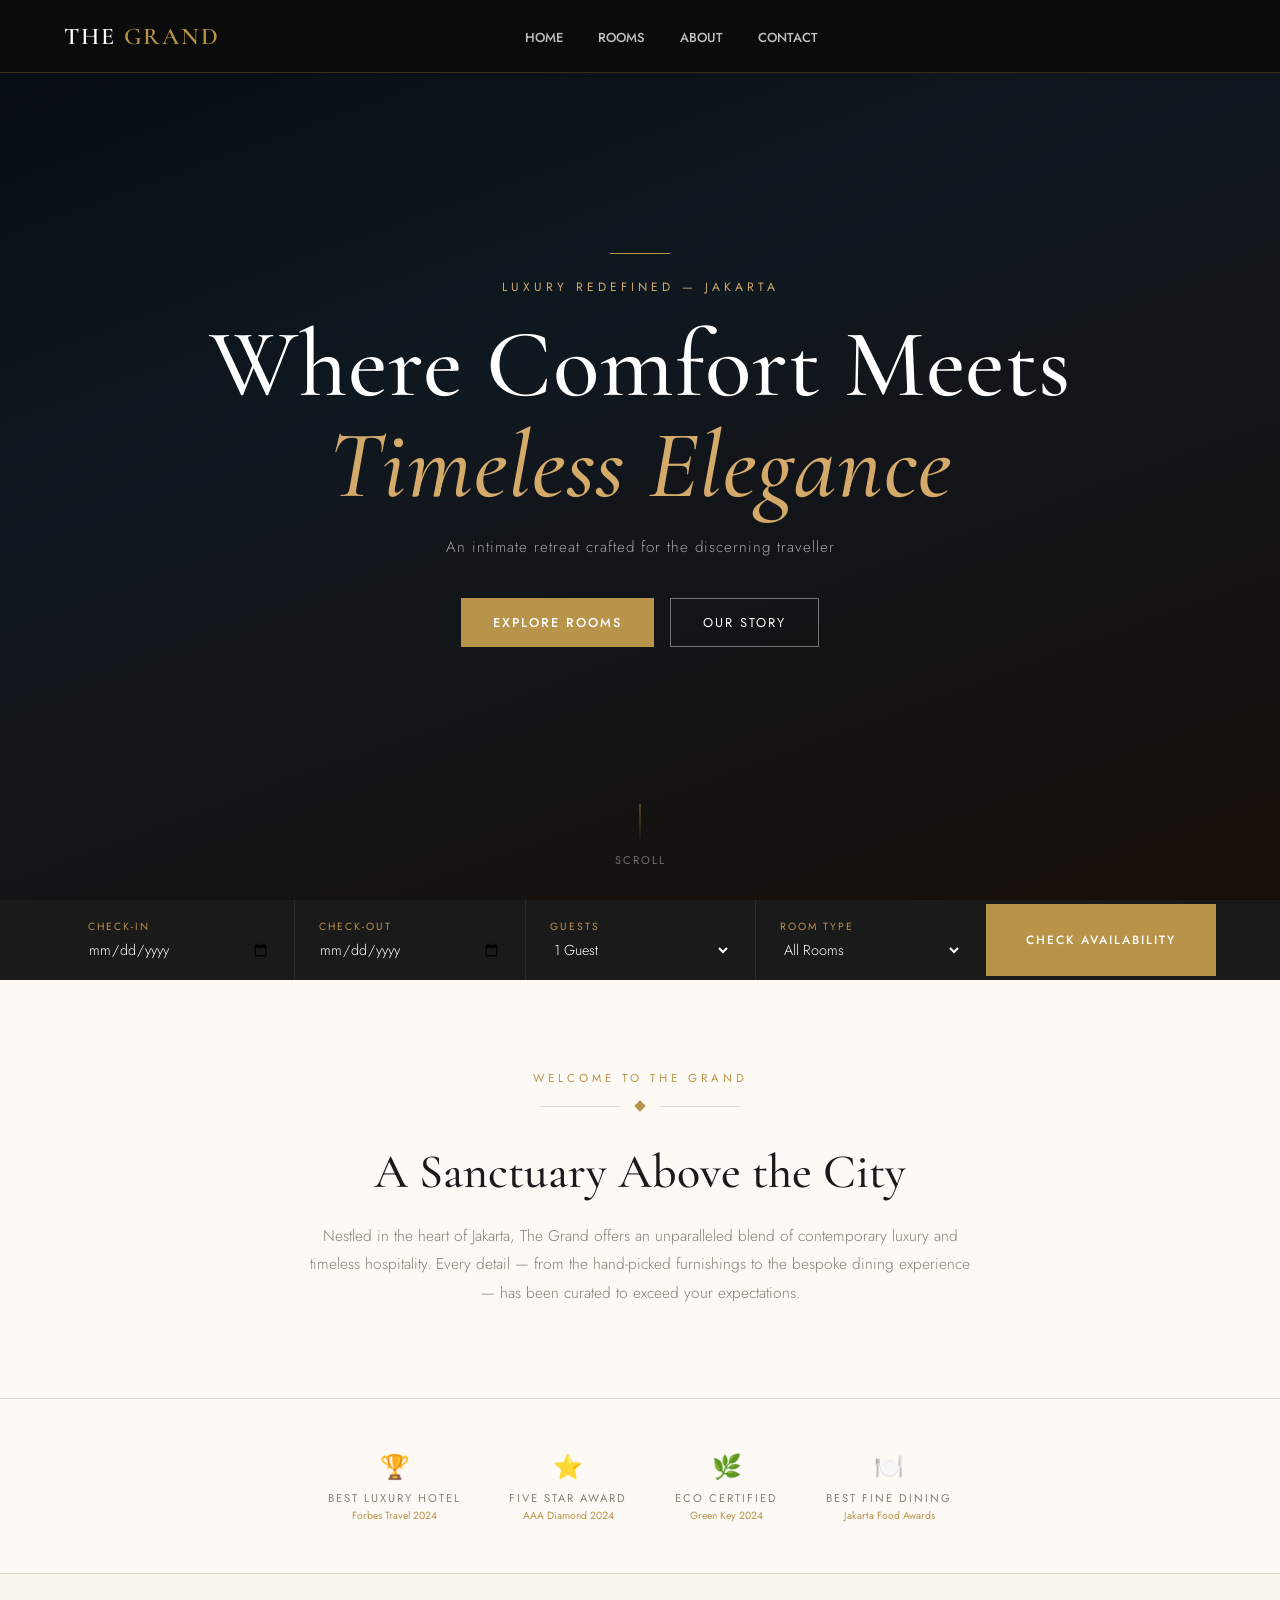
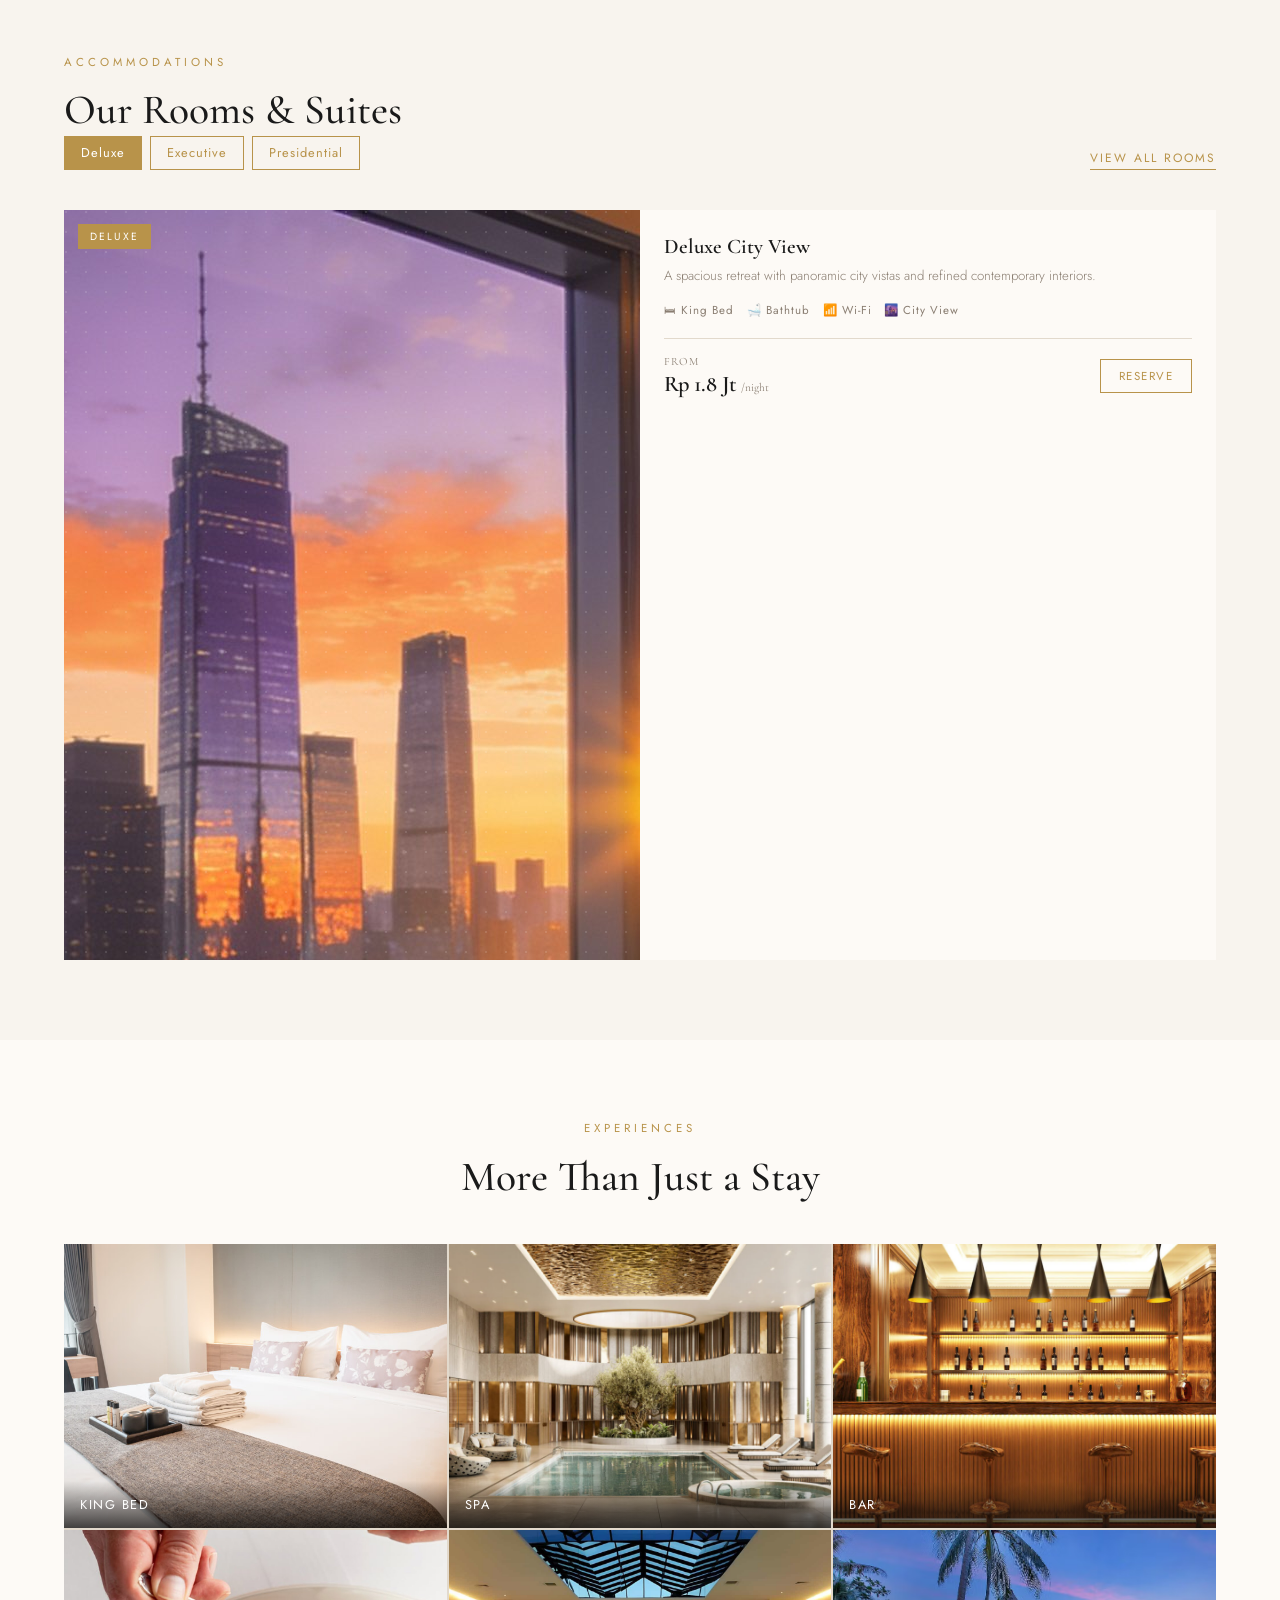
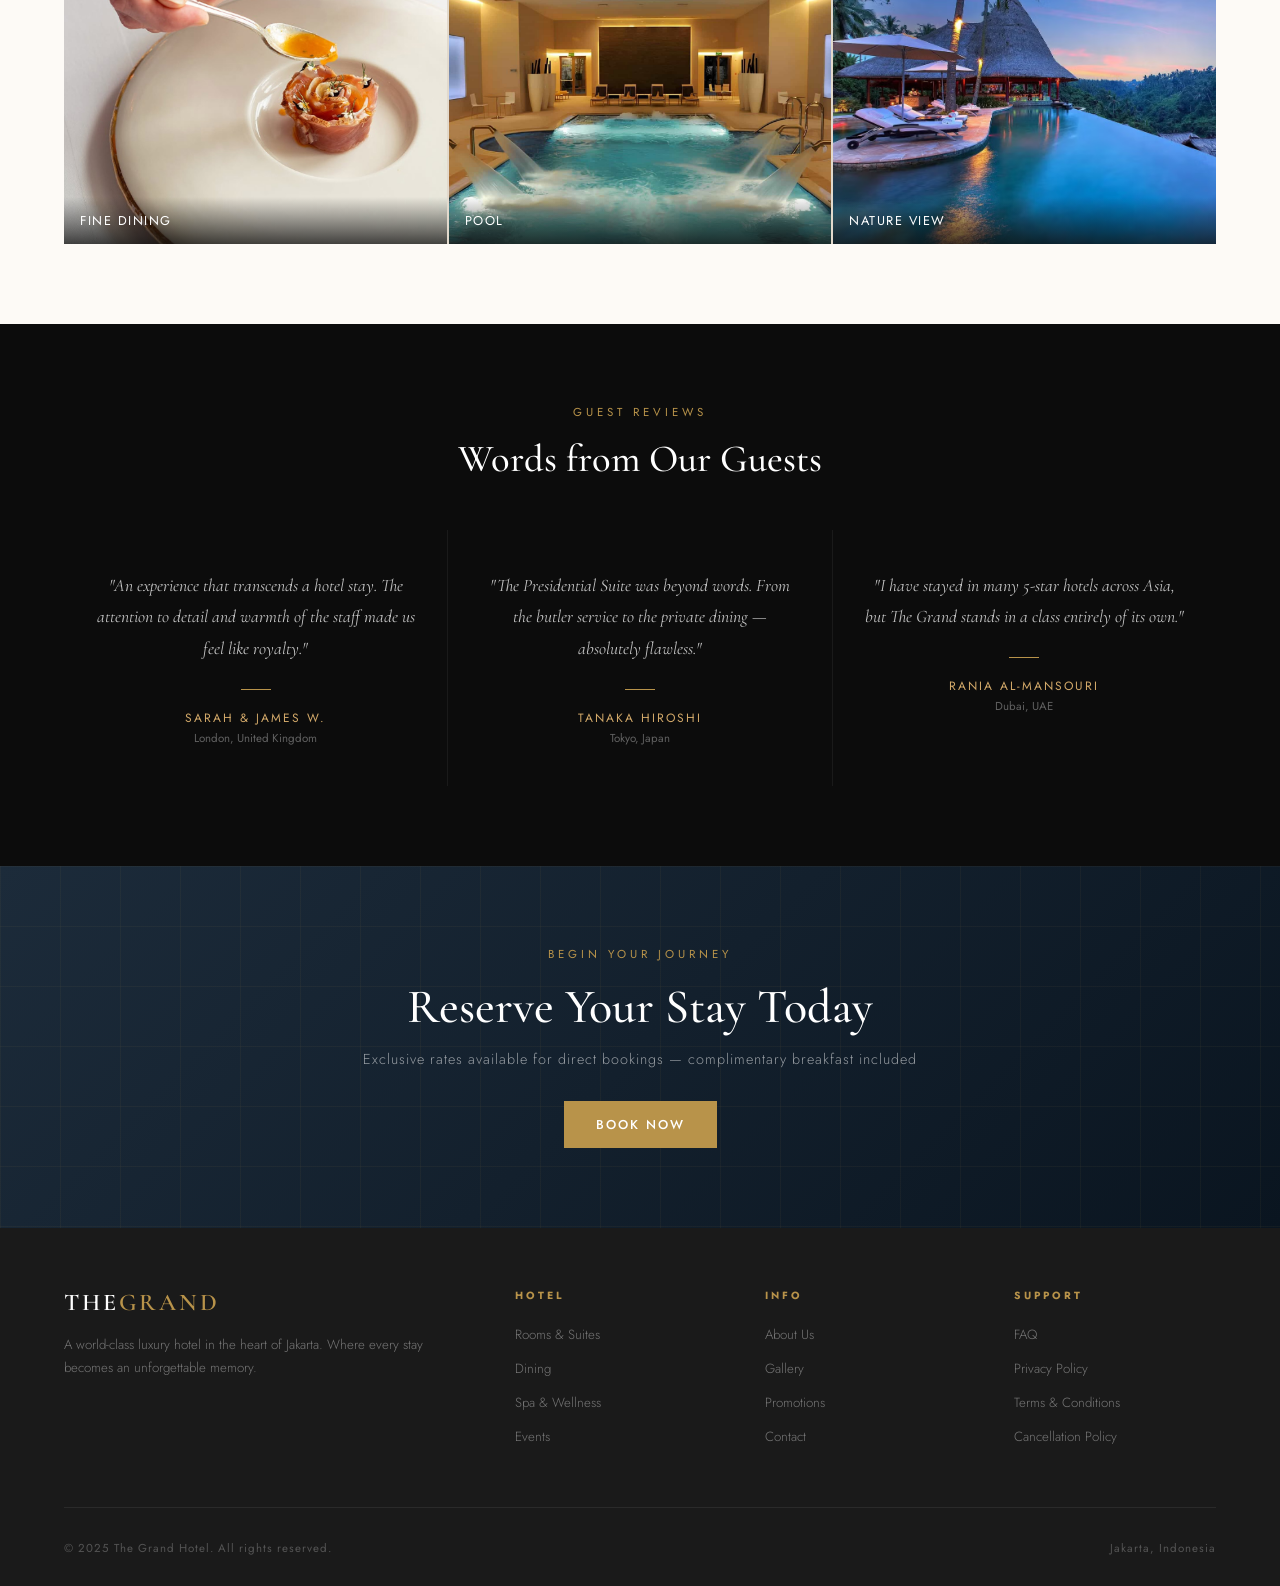
==== index.html @ 39c6750f "L19 Checkpoint" ====
<!doctype html>
<html lang="id">
  <head>
    <meta charset="UTF-8" />
    <meta name="viewport" content="width=device-width,initial-scale=1.0" />
    <link
      href="https://fonts.googleapis.com/css2?family=Cormorant+Garamond:ital,wght@0,400;0,500;0,600;1,400;1,600&family=Jost:wght@300;400;500&display=swap"
      rel="stylesheet"
    />
    <link rel="stylesheet" href="style.css" />
    <link rel="icon" href="assets/Logo.png" type="image/svg" />
  </head>

  <body>
    <nav class="mainNav">
      <div class="nav-inner">
        <a href="index.html" target="_self" class="logo"
          >The <span>Grand</span></a
        >
        <ul class="nav-links">
          <li><a href="index.html">HOME</a></li>
          <li><a href="rooms.html">ROOMS</a></li>
          <li><a href="about.html">ABOUT</a></li>
          <li><a href="contact.html">CONTACT </a></li>
        </ul>
      </div>
    </nav>

    <!-- ===== HOME ===== -->
    <div class="page active" id="page-home">
      <section class="hero">
        <div class="hero-bg"></div>
        <div class="hero-overlay"></div>
        <div class="hero-content">
          <div class="hero-line"></div>
          <div class="hero-eyebrow" id="h-eyebrow">
            Luxury Redefined — Jakarta
          </div>
          <h1 id="h-title">Where Comfort Meets <em>Timeless Elegance</em></h1>
          <p class="hero-sub" id="h-sub">
            An intimate retreat crafted for the discerning traveller
          </p>
          <div class="hero-actions">
            <button
              class="btn-gold"
              onclick="location.href = 'rooms.html'"
              id="h-btn1"
            >
              Explore Rooms
            </button>
            <button
              class="btn-ghost"
              onclick="location.href = 'about.html'"
              id="h-btn2"
            >
              Our Story
            </button>
          </div>
        </div>
        <div class="scroll-hint">
          <div class="scroll-line"></div>
          <span id="h-scroll">Scroll</span>
        </div>
      </section>

      <div class="booking-bar">
        <div class="booking-inner">
          <div class="book-field">
            <div class="book-label" id="b-check-in">Check-in</div>
            <input
              class="book-input"
              type="date"
              placeholder="dd / mm / yyyy"
            />
          </div>
          <div class="book-field">
            <div class="book-label" id="b-check-out">Check-out</div>
            <input
              class="book-input"
              type="date"
              placeholder="dd / mm / yyyy"
            />
          </div>
          <div class="book-field">
            <div class="book-label" id="b-guests">Guests</div>
            <select class="book-input">
              <option>1 Guest</option>
              <option>2 Guests</option>
              <option>3 Guests</option>
              <option>4 Guests</option>
            </select>
          </div>
          <div class="book-field">
            <div class="book-label" id="b-room">Room Type</div>
            <select class="book-input">
              <option id="b-all">All Rooms</option>
              <option>Deluxe</option>
              <option>Suite</option>
              <option>Presidential</option>
            </select>
          </div>
          <button class="book-btn" id="b-btn">Check Availability</button>
        </div>
      </div>

      <div class="intro">
        <div class="section-eyebrow" id="intro-tag">Welcome to The Grand</div>
        <div class="divider">
          <div class="divider-line"></div>
          <div class="divider-icon"></div>
          <div class="divider-line"></div>
        </div>
        <h2 id="intro-title">A Sanctuary Above the City</h2>
        <p id="intro-text">
          Nestled in the heart of Jakarta, The Grand offers an unparalleled
          blend of contemporary luxury and timeless hospitality. Every detail —
          from the hand-picked furnishings to the bespoke dining experience —
          has been curated to exceed your expectations.
        </p>
      </div>

      <div class="awards">
        <div class="award-item">
          <div class="award-icon">🏆</div>
          <div class="award-name">Best Luxury Hotel</div>
          <div class="award-year">Forbes Travel 2024</div>
        </div>
        <div class="award-item">
          <div class="award-icon">⭐</div>
          <div class="award-name">Five Star Award</div>
          <div class="award-year">AAA Diamond 2024</div>
        </div>
        <div class="award-item">
          <div class="award-icon">🌿</div>
          <div class="award-name">Eco Certified</div>
          <div class="award-year">Green Key 2024</div>
        </div>
        <div class="award-item">
          <div class="award-icon">🍽️</div>
          <div class="award-name">Best Fine Dining</div>
          <div class="award-year">Jakarta Food Awards</div>
        </div>
      </div>

      <section class="rooms-section">
        <div class="section-header">
          <div>
            <div class="section-eyebrow" id="r-tag">Accommodations</div>
            <h2 id="r-title">Our Rooms & Suites</h2>
            <div class="room-filter-btns">
              <button class="filter-btn active" data-room="deluxe">
                Deluxe
              </button>
              <button class="filter-btn" data-room="executive">
                Executive
              </button>
              <button class="filter-btn" data-room="presidential">
                Presidential
              </button>
            </div>
          </div>

          <a class="see-all" href="rooms.html" id="r-see-all">
            View All Rooms
          </a>
        </div>

        <div class="room-card room-card--featured">
          <div class="room-img">
            <div class="room-img-inner" id="room-bg">
              <img
                src="assets/Deluxe.jpeg"
                id="room-photo"
                height="100%"
                alt=""
              />
              <div class="room-pattern"></div>
              <div class="room-badge" id="room-badge">Deluxe</div>
            </div>
          </div>

          <div class="room-body">
            <h3 id="room-name">Deluxe City View</h3>
            <p id="room-desc">
              A spacious retreat with panoramic city vistas and refined
              contemporary interiors.
            </p>
            <div class="room-amenities" id="room-amenities">
              <span class="amenity">🛏 King Bed</span>
              <span class="amenity">🛁 Bathtub</span>
              <span class="amenity">📶 Wi-Fi</span>
              <span class="amenity">🌆 City View</span>
            </div>
            <div class="room-footer">
              <div class="room-price">
                <span class="from">From</span>
                <span class="amount" id="room-price">Rp 1.8 Jt</span>
                <span class="night"> /night</span>
              </div>
              <button
                class="room-reserve"
                onclick="location.href = 'contact.html'"
              >
                Reserve
              </button>
            </div>
          </div>
        </div>
      </section>

      <!-- ===== EXPERIENCE — galeri gambar (L13: siswa menambahkan CSS Grid) ===== -->
      <!-- Ganti file assets/exp-1.jpeg ... exp-6.jpeg dengan foto sendiri -->
      <section class="experience">
        <div class="exp-header">
          <div class="section-eyebrow">Experiences</div>
          <h2>More Than Just a Stay</h2>
        </div>

        <div class="experience-strip">
          <div class="experience-item" id="king-bed">
            <img src="assets/exp-1.jpg" alt="King Bed" />
            <span class="experience-label">King Bed</span>
          </div>
          <div class="experience-item" id="spa">
            <img src="assets/exp-2.jpg" alt="Spa" />
            <span class="experience-label">Spa</span>
          </div>
          <div class="experience-item" id="bar">
            <img src="assets/exp-3.jpg" alt="Bar" />
            <span class="experience-label">Bar</span>
          </div>
          <div class="experience-item" id="fine-dining">
            <img src="assets/exp-4.png" alt="Fine Dining" />
            <span class="experience-label">Fine Dining</span>
          </div>
          <div class="experience-item" id="pool">
            <img src="assets/exp-5.png" alt="Pool" />
            <span class="experience-label">Pool</span>
          </div>
          <div class="experience-item" id="nature-view">
            <img src="assets/exp-6.png" alt="Nature View" />
            <span class="experience-label">Nature View</span>
          </div>
        </div>
      </section>

      <section class="testi-section">
        <div class="section-eyebrow">Guest Reviews</div>
        <h2 id="testi-title">Words from Our Guests</h2>
        <div class="testi-slider">
          <div class="testi-card">
            <p class="testi-quote">
              "An experience that transcends a hotel stay. The attention to
              detail and warmth of the staff made us feel like royalty."
            </p>
            <div class="testi-sep"></div>
            <div class="testi-name">Sarah & James W.</div>
            <div class="testi-origin">London, United Kingdom</div>
          </div>
          <div class="testi-card">
            <p class="testi-quote">
              "The Presidential Suite was beyond words. From the butler service
              to the private dining — absolutely flawless."
            </p>
            <div class="testi-sep"></div>
            <div class="testi-name">Tanaka Hiroshi</div>
            <div class="testi-origin">Tokyo, Japan</div>
          </div>
          <div class="testi-card">
            <p class="testi-quote">
              "I have stayed in many 5-star hotels across Asia, but The Grand
              stands in a class entirely of its own."
            </p>
            <div class="testi-sep"></div>
            <div class="testi-name">Rania Al-Mansouri</div>
            <div class="testi-origin">Dubai, UAE</div>
          </div>
        </div>
      </section>

      <div class="cta-dark">
        <div class="hero-grid-pattern"></div>
        <div class="cta-dark-content">
          <div class="section-eyebrow" style="color: var(--gold)">
            Begin Your Journey
          </div>
          <h2 id="cta-title">Reserve Your Stay Today</h2>
          <p id="cta-sub">
            Exclusive rates available for direct bookings — complimentary
            breakfast included
          </p>
          <button class="btn-gold" onclick="location.href = 'contact.html'">
            Book Now
          </button>
        </div>
      </div>

      <footer>
        <div class="footer-top">
          <div>
            <span class="footer-logo">The<span>Grand</span></span>
            <p class="footer-brand-text">
              A world-class luxury hotel in the heart of Jakarta. Where every
              stay becomes an unforgettable memory.
            </p>
          </div>
          <div class="footer-col">
            <h4>Hotel</h4>
            <ul>
              <li>
                <a href="#">Rooms & Suites</a>
              </li>
              <li><a href="#">Dining</a></li>
              <li><a href="#">Spa & Wellness</a></li>
              <li><a href="#">Events</a></li>
            </ul>
          </div>
          <div class="footer-col">
            <h4>Info</h4>
            <ul>
              <li>
                <a href="/about.html" target="_self">About Us</a>
              </li>
              <li><a href="#">Gallery</a></li>
              <li><a href="#">Promotions</a></li>
              <li>
                <a href="/contact.html" target="_self">Contact</a>
              </li>
            </ul>
          </div>
          <div class="footer-col">
            <h4>Support</h4>
            <ul>
              <li><a href="#">FAQ</a></li>
              <li><a href="#">Privacy Policy</a></li>
              <li><a href="#">Terms & Conditions</a></li>
              <li><a href="#">Cancellation Policy</a></li>
            </ul>
          </div>
        </div>
        <div class="footer-bottom">
          <span>© 2025 The Grand Hotel. All rights reserved.</span
          ><span>Jakarta, Indonesia</span>
        </div>
      </footer>
    </div>

    <script src="script.js"></script>
  </body>
</html>
---- style.css ----
* {
  margin: 0;
  padding: 0;
  box-sizing: border-box;
}

:root {
  --gold: #b8934a;
  --gold-light: #f5edd8;
  --gold-mid: #d4aa6a;
  --dark: #0c0c0c;
  --ink: #1a1a1a;
  --text: #3a3530;
  --muted: #8a7e72;
  --white: #fdfaf6;
  --bg: #f8f4ee;
  --border: #e2d9cc;
  --navy: #1c2b3a;
}

body {
  font-family: "Jost", sans-serif;
  color: var(--text);
  background: var(--white);
  overflow-x: hidden;
}

/* NAV */

/* PAGES */
.page {
  display: block;
}

/* .page.active {
  display: block;
} */

/* ===== HOME ===== */
.hero {
  position: relative;
  height: 100vh;
  min-height: 600px;
  overflow: hidden;
  display: flex;
  align-items: center;
  justify-content: center;
}

.hero-bg {
  position: absolute;
  inset: 0;
  background: linear-gradient(160deg, #0a1520 0%, #1c2b3a 40%, #2a1a0e 100%);
}

.hero-overlay {
  position: absolute;
  inset: 0;
  background: rgba(0, 0, 0, 0.45);
}

.hero-grid-pattern {
  position: absolute;
  inset: 0;
  background-image:
    linear-gradient(rgba(184, 147, 74, 0.06) 1px, transparent 1px),
    linear-gradient(90deg, rgba(184, 147, 74, 0.06) 1px, transparent 1px);
  background-size: 60px 60px;
}

.hero-content {
  position: relative;
  z-index: 2;
  text-align: center;
  padding: 0 5%;
}

.hero-line {
  width: 60px;
  height: 1px;
  background: var(--gold);
  margin: 0 auto 1.5rem;
}

.hero-eyebrow {
  font-size: 0.75rem;
  letter-spacing: 4px;
  text-transform: uppercase;
  color: var(--gold-mid);
  margin-bottom: 1.2rem;
  font-weight: 400;
}

.hero h1 {
  font-family: "Cormorant Garamond", serif;
  font-size: clamp(3rem, 8vw, 6rem);
  font-weight: 500;
  color: #fff;
  line-height: 1.05;
  margin-bottom: 1.2rem;
  letter-spacing: 1px;
}

.hero h1 em {
  font-style: italic;
  color: var(--gold-mid);
}

.hero-sub {
  font-size: 0.95rem;
  color: rgba(255, 255, 255, 0.6);
  letter-spacing: 1px;
  margin-bottom: 2.5rem;
  font-weight: 300;
}

.hero-actions {
  display: flex;
  gap: 1rem;
  justify-content: center;
  flex-wrap: wrap;
}

.btn-gold {
  background: var(--gold);
  color: #fff;
  padding: 14px 32px;
  font-size: 0.8rem;
  font-weight: 500;
  letter-spacing: 2px;
  text-transform: uppercase;
  border: none;
  cursor: pointer;
  font-family: "Jost", sans-serif;
  transition: all 0.25s;

}

.btn-gold:hover {
  background: var(--gold-mid);
}

.btn-ghost {
  background: transparent;
  color: #fff;
  padding: 14px 32px;
  font-size: 0.8rem;
  font-weight: 400;
  letter-spacing: 2px;
  text-transform: uppercase;
  border: 1px solid rgba(255, 255, 255, 0.4);
  cursor: pointer;
  font-family: "Jost", sans-serif;
  transition: all 0.25s;
}

.btn-ghost:hover {
  border-color: #fff;
}

.scroll-hint {
  position: absolute;
  bottom: 2rem;
  left: 50%;
  transform: translateX(-50%);
  display: flex;
  flex-direction: column;
  align-items: center;
  gap: 8px;
  color: rgba(255, 255, 255, 0.4);
  font-size: 0.7rem;
  letter-spacing: 2px;
  text-transform: uppercase;
}

.scroll-line {
  width: 1px;
  height: 40px;
  background: linear-gradient(to bottom, rgba(184, 147, 74, 0.8), transparent);
}

/* BOOKING BAR */
.booking-bar {
  background: var(--ink);
  padding: 0 5%;
}

.booking-inner {
  display: flex;
  align-items: center;
  gap: 0;
}

.book-field {
  flex: 1;
  padding: 1.2rem 1.5rem;
  border-right: 1px solid rgba(255, 255, 255, 0.08);
}

.book-field:last-of-type {
  border-right: none;
}

.book-label {
  font-size: 0.65rem;
  letter-spacing: 2px;
  text-transform: uppercase;
  color: var(--gold);
  margin-bottom: 4px;
}

.book-input {
  background: none;
  border: none;
  color: #fff;
  font-family: "Jost", sans-serif;
  font-size: 0.9rem;
  font-weight: 300;
  width: 100%;
  outline: none;
  cursor: pointer;
}

.book-input::placeholder {
  color: rgba(255, 255, 255, 0.4);
}

.book-btn {
  background: var(--gold);
  color: #fff;
  border: none;
  padding: 0 2.5rem;
  font-size: 0.75rem;
  font-weight: 500;
  letter-spacing: 2px;
  text-transform: uppercase;
  cursor: pointer;
  font-family: "Jost", sans-serif;
  height: 100%;
  transition: background 0.2s;
  white-space: nowrap;
  min-height: 72px;
}

.book-btn:hover {
  background: var(--gold-mid);
}

/* DIVIDER */
.divider {
  display: flex;
  align-items: center;
  gap: 1rem;
  margin: 0 auto 2rem;
  max-width: 200px;
}

.divider-line {
  flex: 1;
  height: 1px;
  background: var(--border);
}

.divider-icon {
  width: 8px;
  height: 8px;
  background: var(--gold);
  transform: rotate(45deg);
}

/* INTRO */
.intro {
  padding: 90px 5%;
  text-align: center;
  max-width: 800px;
  margin: 0 auto;
}

.section-eyebrow {
  font-size: 0.72rem;
  letter-spacing: 4px;
  text-transform: uppercase;
  color: var(--gold);
  margin-bottom: 1rem;
}

.intro h2 {
  font-family: "Cormorant Garamond", serif;
  font-size: clamp(2rem, 4vw, 3rem);
  font-weight: 500;
  color: var(--ink);
  line-height: 1.25;
  margin-bottom: 1.2rem;
}

.intro p {
  color: var(--muted);
  font-size: 0.97rem;
  line-height: 1.85;
  font-weight: 300;
}

/* filter btn css */
.room-filter-btns {
  display: flex;
  gap: 0.5rem;
}

.filter-btn {
  padding: 0.4rem 1rem;
  border: 1px solid var(--gold);
  background: transparent;
  color: var(--gold);
  font-family: inherit;
  font-size: 0.8rem;
  letter-spacing: 1px;
  cursor: pointer;
  transition: background 0.3s, color 0.3s;
}

.filter-btn:hover,
.filter-btn.active {
  background: var(--gold);
  color: white;
}

/* filter btn css end */


/* ROOMS */
.rooms-section {
  background: var(--bg);
  padding: 80px 5%;
}

.section-header {
  display: flex;
  align-items: flex-end;
  justify-content: space-between;
  margin-bottom: 2.5rem;
  flex-wrap: wrap;
  gap: 1rem;
}

.section-header h2 {
  font-family: "Cormorant Garamond", serif;
  font-size: clamp(1.8rem, 3.5vw, 2.6rem);
  font-weight: 500;
  color: var(--ink);
  line-height: 1.2;
}

.see-all {
  font-size: 0.75rem;
  letter-spacing: 2px;
  text-transform: uppercase;
  color: var(--gold);
  cursor: pointer;
  text-decoration: none;
  border-bottom: 1px solid var(--gold);
  padding-bottom: 2px;
  background: none;
  border-top: none;
  border-left: none;
  border-right: none;
  font-family: "Jost", sans-serif;
}



.room-card {
  background: var(--white);
  overflow: hidden;
  cursor: pointer;
  transition: all 0.3s;
  display: grid;
  grid-template-columns: 1fr 1fr;
  max-width: 1500px;
  max-height: 750px;
  margin: 0 auto
}



.room-img {
  height: 100%;
  overflow: hidden;
}

.room-img-inner {
  /* height: 100%; */
  min-width: 100%;
  background: linear-gradient(135deg, var(--navy) 0%, #2a3a4a 100%);
  display: flex;
  align-items: center;
  justify-content: center;
  position: relative;
  min-height: 200px;
}

.room-img-inner .room-pattern {

  position: absolute;
  inset: 0;
  opacity: 0.12;
  background-image: radial-gradient(circle at 2px 2px,
      white 1px,
      transparent 0);
  background-size: 20px 20px;
}



.room-badge {
  position: absolute;
  top: 14px;
  left: 14px;
  background: var(--gold);
  color: #fff;
  font-size: 0.65rem;
  letter-spacing: 2px;
  text-transform: uppercase;
  padding: 5px 12px;
}

.room-body {
  padding: 1.5rem;
}

.room-body h3 {
  font-family: "Cormorant Garamond", serif;
  font-size: 1.3rem;
  font-weight: 600;
  color: var(--ink);
  margin-bottom: 0.4rem;
}

.room-body p {
  font-size: 0.83rem;
  color: var(--muted);
  line-height: 1.6;
  margin-bottom: 1rem;
  font-weight: 300;
}

.room-amenities {
  display: flex;
  gap: 0.8rem;
  flex-wrap: wrap;
  margin-bottom: 1.2rem;
}

.amenity {
  font-size: 0.72rem;
  letter-spacing: 1px;
  color: var(--muted);
  display: flex;
  align-items: center;
  gap: 4px;
}

.room-footer {
  display: flex;
  align-items: center;
  justify-content: space-between;
  padding-top: 1rem;
  border-top: 1px solid var(--border);
}

.room-price {
  font-family: "Cormorant Garamond", serif;
}

.room-price .from {
  font-size: 0.7rem;
  letter-spacing: 1px;
  text-transform: uppercase;
  color: var(--muted);
  display: block;
  margin-bottom: 2px;
}

.room-price .amount {
  font-size: 1.4rem;
  font-weight: 600;
  color: var(--ink);
}

.room-price .night {
  font-size: 0.72rem;
  color: var(--muted);
}

.room-reserve {
  background: none;
  border: 1px solid var(--gold);
  color: var(--gold);
  padding: 8px 18px;
  font-size: 0.72rem;
  letter-spacing: 1.5px;
  text-transform: uppercase;
  cursor: pointer;
  font-family: "Jost", sans-serif;
  transition: all 0.2s;
}

.room-reserve:hover {
  background: var(--gold);
  color: #fff;
}

/* EXPERIENCE */
.experience {
  padding: 80px 5%;
}

.exp-header {
  text-align: center;
  margin-bottom: 2.5rem;
}

.exp-header h2 {
  font-family: "Cormorant Garamond", serif;
  font-size: clamp(1.8rem, 3.5vw, 2.6rem);
  font-weight: 500;
  color: var(--ink);
  line-height: 1.25;
}

.exp-img {
  height: 480px;
  background: linear-gradient(160deg, #1a2a1a 0%, #2a3a2a 100%);
  position: relative;
  overflow: hidden;
}



.exp-img-label {
  position: absolute;
  top: 50%;
  left: 50%;
  transform: translate(-50%, -50%);

  padding: 2rem 1.5rem 1.5rem;
}

div.exp-img-label {
  color: rgba(255, 255, 255, 0.8);
  font-size: 2rem;
  letter-spacing: 1px;
  font-weight: bold;
}

.exp-content .section-eyebrow {
  text-align: left;
}

.exp-content h2 {
  font-family: "Cormorant Garamond", serif;
  font-size: clamp(1.8rem, 3vw, 2.6rem);
  font-weight: 500;
  color: var(--ink);
  line-height: 1.25;
  margin-bottom: 1.2rem;
}

.exp-content p {
  color: var(--muted);
  font-size: 0.92rem;
  line-height: 1.85;
  font-weight: 300;
  margin-bottom: 2rem;
}

.exp-features {
  display: flex;
  flex-direction: column;
  gap: 1rem;
}

.exp-feat {
  display: flex;
  align-items: flex-start;
  gap: 1rem;
  padding: 1rem;
  border: 1px solid var(--border);
}

.exp-feat-icon {
  width: 36px;
  height: 36px;
  background: var(--gold-light);
  display: flex;
  align-items: center;
  justify-content: center;
  font-size: 1rem;
  flex-shrink: 0;
}

.exp-feat h4 {
  font-size: 0.88rem;
  font-weight: 500;
  color: var(--ink);
  margin-bottom: 3px;
  letter-spacing: 0.5px;
}

.exp-feat p {
  font-size: 0.8rem;
  color: var(--muted);
  line-height: 1.5;
}

/* GALLERY (experience — L13: siswa menambahkan CSS Grid) */
.experience-strip {
  background: var(--border);
  /* ===== L13 STRIP-BACK =====
     TODO (murid): jadikan galeri grid SERAGAM 3 kolom.
     Properti: display, grid-template-columns (mis. repeat(3, 1fr)), gap */
  height: 600px;
  display: grid;
  grid-template-columns: 1fr 1fr 1fr;
  gap: 2px;

  /* =============== challenge ================== */



}

/* .king-bed {
  grid-row: 1/4;
}

.fine-dining {
  grid-row: 2/4;
} */

/* .nature-view {
  grid-column: auto;
} */

/* 
.experience-item:nth-child(6) {
  grid-column: 1/3;
} */

/* .bar {
  grid-row: 1/3;
} */




.experience-item {
  position: relative;
  overflow: hidden;
  cursor: pointer;
}

.experience-item img {
  width: 100%;
  height: 100%;
  object-fit: cover;
  display: block;
  /* transition: transform 0.5s ease; */
}

/* .experience-item:hover img { */
/* transform: scale(1.05); */
/* } */

.experience-label {
  position: absolute;
  left: 0;
  right: 0;
  bottom: 0;
  padding: 14px 16px;
  background: linear-gradient(to top, rgba(12, 12, 12, 0.75), transparent);
  color: #fff;
  font-size: 0.8rem;
  letter-spacing: 1.5px;
  text-transform: uppercase;
}

/* TESTIMONIAL */
.testi-section {
  background: var(--dark);
  padding: 80px 5%;
  text-align: center;
}

.testi-section .section-eyebrow {
  color: var(--gold);
}

.testi-section h2 {
  font-family: "Cormorant Garamond", serif;
  font-size: clamp(1.8rem, 3vw, 2.6rem);
  font-weight: 500;
  color: #fff;
  margin-bottom: 3rem;
}

.testi-slider {
  display: grid;
  grid-template-columns: repeat(3, 1fr);
  gap: 1px;
  background: rgba(255, 255, 255, 0.06);
}

.testi-card {
  padding: 2.5rem 2rem;
  background: var(--dark);
}

.testi-quote {
  font-family: "Cormorant Garamond", serif;
  font-size: 1.1rem;
  font-style: italic;
  color: rgba(255, 255, 255, 0.75);
  line-height: 1.8;
  margin-bottom: 1.5rem;
}

.testi-sep {
  width: 30px;
  height: 1px;
  background: var(--gold);
  margin: 0 auto 1.2rem;
}

.testi-name {
  font-size: 0.75rem;
  letter-spacing: 2px;
  text-transform: uppercase;
  color: var(--gold-mid);
}

.testi-origin {
  font-size: 0.72rem;
  color: rgba(255, 255, 255, 0.35);
  margin-top: 3px;
}

/* AWARDS */
.awards {
  padding: 50px 5%;
  display: flex;
  align-items: center;
  justify-content: center;
  gap: 3rem;
  flex-wrap: wrap;
  border-top: 1px solid var(--border);
  border-bottom: 1px solid var(--border);
}

.award-item {
  text-align: center;
}

.award-icon {
  font-size: 1.5rem;
  margin-bottom: 0.4rem;
}

.award-name {
  font-size: 0.7rem;
  letter-spacing: 2px;
  text-transform: uppercase;
  color: var(--muted);
}

.award-year {
  font-size: 0.65rem;
  color: var(--gold);
  margin-top: 2px;
}

/* CTA DARK */
.cta-dark {
  background: linear-gradient(135deg, var(--navy) 0%, #0a1520 100%);
  padding: 80px 5%;
  text-align: center;
  position: relative;
  overflow: hidden;
}

.cta-dark .hero-grid-pattern {
  position: absolute;
  inset: 0;
}

.cta-dark-content {
  position: relative;
  z-index: 1;
}

.cta-dark h2 {
  font-family: "Cormorant Garamond", serif;
  font-size: clamp(2rem, 4vw, 3rem);
  font-weight: 500;
  color: #fff;
  margin-bottom: 0.8rem;
}

.cta-dark p {
  color: rgba(255, 255, 255, 0.55);
  font-size: 0.9rem;
  letter-spacing: 1px;
  margin-bottom: 2rem;
  font-weight: 300;
}





/* ===== ROOMS PAGE ===== */
.page-hero {
  height: 320px;
  background: linear-gradient(160deg, var(--navy) 0%, #0a1520 100%);
  display: flex;
  align-items: flex-end;
  justify-content: flex-start;
  padding: 0 5% 3rem;
  position: relative;
  overflow: hidden;
}

.page-hero .hero-grid-pattern {
  position: absolute;
  inset: 0;
}

.page-hero-content {
  position: relative;
  z-index: 1;
}

.page-hero .section-eyebrow {
  margin-bottom: 0.5rem;
}

.page-hero h1 {
  font-family: "Cormorant Garamond", serif;
  font-size: clamp(2rem, 4vw, 3rem);
  font-weight: 500;
  color: #fff;
}

.rooms-list {
  padding: 60px 5%;
  display: flex;
  flex-direction: column;
  gap: 1px;
  background: var(--border);
}

.room-list-card {
  background: var(--white);
  display: grid;
  grid-template-columns: 380px 1fr;
  overflow: hidden;
  transition: box-shadow 0.3s;
  margin-bottom: 20px;
}

.room-list-card:hover {
  box-shadow: 0 8px 40px rgba(0, 0, 0, 0.1);
}

.room-list-img {
  height: 280px;
  overflow: hidden;
}

.room-num {
  position: absolute;
  bottom: 10px;
  right: 16px;
  font-family: 'Cormorant Garamond', serif;
  font-size: 5rem;
  font-weight: 600;
  color: rgba(255, 255, 255, 0.12);
}



.room-list-img img {
  object-fit: cover;
}

.room-list-img-inner {

  background: linear-gradient(135deg, #1c2b3a 0%, #2a3a4a 100%);
  position: relative;
  height: 100%;
  transition: transform 0.5s ease;
}

.room-list-card:hover .room-list-img-inner {
  transform: scale(1.04);
  /* ilangin */
}

.room-list-body {
  padding: 2.5rem;
  display: flex;
  flex-direction: column;
  justify-content: space-between;
}

.room-list-body h3 {
  font-family: "Cormorant Garamond", serif;
  font-size: 1.8rem;
  font-weight: 500;
  color: var(--ink);
  margin-bottom: 0.6rem;
}

.room-list-body p {
  color: var(--muted);
  font-size: 0.88rem;
  line-height: 1.75;
  font-weight: 300;
  margin-bottom: 1.5rem;
}

.room-specs {
  display: flex;
  gap: 2rem;
  margin-bottom: 1.5rem;
}

.spec-item {
  text-align: center;
}

.spec-val {
  font-family: "Cormorant Garamond", serif;
  font-size: 1.4rem;
  font-weight: 600;
  color: var(--ink);
}

.spec-label {
  font-size: 0.65rem;
  letter-spacing: 2px;
  text-transform: uppercase;
  color: var(--muted);
}

.room-list-footer {
  display: flex;
  align-items: center;
  justify-content: space-between;
  padding-top: 1.5rem;
  border-top: 1px solid var(--border);
}

/* ===== ABOUT PAGE ===== */
.about-split {
  display: grid;
  grid-template-columns: 1fr 1fr;
  min-height: 90vh;
}

.about-img-panel {
  background: linear-gradient(160deg, var(--navy) 0%, #1a2a3a 100%);
  position: relative;
  overflow: hidden;
  display: flex;
  align-items: center;
  justify-content: center;
}

.about-img-panel .hero-grid-pattern {
  position: absolute;
  inset: 0;
}

.about-img-content {
  position: relative;
  z-index: 1;
  text-align: center;
  padding: 3rem;
}

.about-img-content .big-num {
  font-family: "Cormorant Garamond", serif;
  font-size: 8rem;
  font-weight: 600;
  color: rgba(255, 255, 255, 0.07);
  line-height: 1;
}

.about-img-content p {
  font-size: 0.8rem;
  letter-spacing: 3px;
  text-transform: uppercase;
  color: rgba(255, 255, 255, 0.35);
  margin-top: -1rem;
}

.about-text-panel {
  padding: 80px 5%;
  display: flex;
  flex-direction: column;
  justify-content: center;
  background: var(--navy);
}

.about-text-panel h2 {
  font-family: "Cormorant Garamond", serif;
  font-size: clamp(2rem, 3vw, 2.8rem);
  font-weight: 500;
  color: var(--white);
  line-height: 1.25;
  margin-bottom: 1.5rem;
}

.about-text-panel p {
  color: var(--gold-mid);
  font-size: 0.92rem;
  line-height: 1.85;
  font-weight: 300;
  margin-bottom: 1rem;
}

.about-pillars {
  display: grid;
  grid-template-columns: 1fr 1fr;
  gap: 1.5rem;
  margin-top: 2.5rem;
}

.pillar {
  border-left: 2px solid var(--gold);
  padding: 10px;
  padding-left: 1rem;
  background-color: var(--ink);
}

.pillar h4 {
  font-size: 0.85rem;
  font-weight: 500;
  color: var(--gold);
  margin-bottom: 4px;
  letter-spacing: 0.5px;
}

.pillar p {
  font-size: 0.8rem;
  color: var(--white);
  line-height: 1.6;
}

.team-strip {
  padding: 70px 5%;
  background: var(--bg);
}

.team-strip h2 {
  font-family: "Cormorant Garamond", serif;
  font-size: 2rem;
  font-weight: 500;
  color: var(--ink);
  margin-bottom: 2.5rem;
}

.team-grid {
  display: grid;
  grid-template-columns: repeat(auto-fit, minmax(180px, 1fr));
  gap: 2px;
  background: var(--border);
}

.team-card {
  background: var(--white);
  padding: 2rem 1.5rem;
  text-align: center;
}

.team-avatar {
  width: 72px;
  height: 72px;
  border-radius: 50%;
  background: linear-gradient(135deg, var(--navy) 0%, #2a3a4a 100%);
  margin: 0 auto 1rem;
  display: flex;
  align-items: center;
  justify-content: center;
  font-family: "Cormorant Garamond", serif;
  font-size: 1.6rem;
  font-weight: 600;
  color: rgba(255, 255, 255, 0.8);
}

.team-card h4 {
  font-size: 0.88rem;
  font-weight: 500;
  color: var(--ink);
  letter-spacing: 0.5px;
}

.team-card p {
  font-size: 0.75rem;
  color: var(--gold);
  letter-spacing: 1px;
  margin-top: 3px;
  text-transform: uppercase;
}

/* ===== CONTACT PAGE ===== */
.contact-grid {
  display: grid;
  grid-template-columns: 1fr 1.5fr;
}

.contact-left {
  background: var(--dark);
  padding: 70px 5%;
  display: flex;
  flex-direction: column;
  justify-content: center;
  padding-top: 72px;
  min-height: calc(100vh - 72px);
}

.contact-left .section-eyebrow {
  color: var(--gold);
  text-align: left;
}

.contact-left h2 {
  font-family: "Cormorant Garamond", serif;
  font-size: 2.2rem;
  font-weight: 500;
  color: #fff;
  margin-bottom: 1rem;
}

.contact-left p {
  color: rgba(255, 255, 255, 0.5);
  font-size: 0.88rem;
  line-height: 1.8;
  margin-bottom: 2.5rem;
  font-weight: 300;
}

.contact-details {
  display: flex;
  flex-direction: column;
  gap: 1.5rem;
}

.contact-detail {
  display: flex;
  gap: 1rem;
  align-items: flex-start;
}

.detail-icon {
  font-size: 0.9rem;
  padding-top: 2px;
  color: var(--gold);
}

.detail-label {
  font-size: 0.65rem;
  letter-spacing: 2px;
  text-transform: uppercase;
  color: var(--gold);
  margin-bottom: 3px;
}

.detail-val {
  font-size: 0.88rem;
  color: rgba(255, 255, 255, 0.7);
  font-weight: 300;
}

.contact-right {
  background: var(--bg);
  padding: 70px 5%;
  display: flex;
  flex-direction: column;
  justify-content: center;
}

.contact-right h3 {
  font-family: "Cormorant Garamond", serif;
  font-size: 1.8rem;
  font-weight: 500;
  color: var(--ink);
  margin-bottom: 2rem;
}

.form-row {
  display: grid;
  grid-template-columns: 1fr 1fr;
  gap: 1rem;
  margin-bottom: 1rem;
}

.form-group {
  margin-bottom: 1rem;
}

.form-group label {
  display: block;
  font-size: 0.7rem;
  letter-spacing: 2px;
  text-transform: uppercase;
  color: var(--gold);
  margin-bottom: 8px;
}

.form-group input,
.form-group select,
.form-group textarea {
  width: 100%;
  padding: 12px 0;
  border: none;
  border-bottom: 1px solid var(--border);
  background: transparent;
  font-family: "Jost", sans-serif;
  font-size: 0.9rem;
  color: var(--text);
  outline: none;
  transition: border 0.2s;
}

.form-group input:focus,
.form-group select:focus,
.form-group textarea:focus {
  border-color: var(--gold);
}

.form-group textarea {
  resize: none;
  min-height: 100px;
}

.form-submit {
  background: var(--ink);
  color: #fff;
  border: none;
  padding: 14px 36px;
  font-size: 0.75rem;
  letter-spacing: 2px;
  text-transform: uppercase;
  cursor: pointer;
  font-family: "Jost", sans-serif;
  transition: background 0.2s;
  margin-top: 0.5rem;
}

.form-submit:hover {
  background: var(--gold);
}

/* FOOTER */
footer {
  background: var(--ink);
  padding: 60px 5% 30px;
}

.footer-top {
  display: grid;
  grid-template-columns: 2fr 1fr 1fr 1fr;
  gap: 3rem;
  padding-bottom: 3rem;
  border-bottom: 1px solid rgba(255, 255, 255, 0.07);
}

.footer-logo {
  font-family: "Cormorant Garamond", serif;
  font-size: 1.5rem;
  font-weight: 600;
  color: #fff;
  letter-spacing: 3px;
  text-transform: uppercase;
  margin-bottom: 1rem;
  display: block;
}

.footer-logo span {
  color: var(--gold);
}

.footer-brand-text {
  color: rgba(255, 255, 255, 0.4);
  font-size: 0.83rem;
  line-height: 1.75;
  font-weight: 300;
}

.footer-col h4 {
  font-size: 0.65rem;
  letter-spacing: 3px;
  text-transform: uppercase;
  color: var(--gold);
  margin-bottom: 1.2rem;
}

.footer-col ul {
  list-style: none;
}

.footer-col li {
  margin-bottom: 0.7rem;
}

.footer-col a {
  color: rgba(255, 255, 255, 0.4);
  font-size: 0.83rem;
  text-decoration: none;
  font-weight: 300;
  transition: color 0.2s;
}

.footer-col a:hover {
  color: rgba(255, 255, 255, 0.85);
}

.footer-bottom {
  display: flex;
  align-items: center;
  justify-content: space-between;
  padding-top: 2rem;
  font-size: 0.72rem;
  color: rgba(255, 255, 255, 0.25);
  letter-spacing: 1px;
}

@media (max-width: 900px) {

  /* .nature-view {
      grid-column: span 2;
        } */

  /* .experience-item:nth-child(6) {
    grid-column-start: span 2;
  } */

  .room-card {
    display: block;
  }

  .room-list-card {
    grid-template-columns: 1fr;
  }

  .room-list-img {
    height: 220px;
  }

  .about-split {
    grid-template-columns: 1fr;
  }

  .about-img-panel {
    padding-top: 200px;
    padding-bottom: 200px;
  }

  .contact-grid {
    grid-template-columns: 1fr;
  }

  .experience-strip {
    /* height: 600px; */
    grid-template-columns: 1fr 1fr;
  }

  .footer-top {
    grid-template-columns: 1fr 1fr;
  }

  .testi-slider {
    grid-template-columns: 1fr;
  }
}

@media (max-width: 600px) {
  .booking-inner {
    flex-direction: column;
  }


  .book-field {
    border-right: none;
    border-bottom: 1px solid rgba(255, 255, 255, 0.08);
  }
}

/* DETAILS PAGE BOOKING CSS */
/* "use strict"; */



/* NAV */
nav {
  position: fixed;
  top: 0;
  left: 0;
  right: 0;
  z-index: 100;
  background: rgba(12, 12, 12, 0.97);
  border-bottom: 1px solid rgba(184, 147, 74, 0.25);
}

.nav-inner {
  display: flex;
  align-items: center;
  justify-content: space-between;
  height: 72px;
  padding: 0 5%;
  box-sizing: border-box;
}

.nav-links {
  list-style-type: none;
  display: flex;
  gap: 35px;
  justify-content: flex-start;
  width: 60%;
}

.nav-links a {
  text-decoration: none;
  color: rgba(255, 255, 255, 0.75);
  font-size: 13px;
  font-weight: 500;
}

.nav-links a:hover,
.nav-links a.active {
  color: var(--gold);
}

.nav-back {
  font-family: "Cormorant Garamond", serif;
  text-transform: uppercase;
  color: var(--gold);
  text-decoration: none;
  font-size: large;
}

.nav-back:hover {
  transition: all 0.2s ease;
  color: var(--gold-mid);
}



.logo {
  font-family: "Cormorant Garamond", serif;
  font-size: 1.5rem;
  font-weight: 600;
  color: #fff;
  letter-spacing: 2px;
  text-decoration: none;
  text-transform: uppercase;
  width: 25%;
}

.logo span {
  color: var(--gold);
}


/* PROGRESS BAR */
.progress-bar {
  background: var(--ink);
  padding: 0 5%;
}

.progress-inner {
  display: flex;
  align-items: center;
  gap: 0;
  padding: 14px 0;
}

.step {
  display: flex;
  align-items: center;
  gap: 10px;
  font-size: 0.72rem;
  letter-spacing: 1.5px;
  text-transform: uppercase;
}

.step-num {
  width: 24px;
  height: 24px;
  border-radius: 50%;
  display: flex;
  align-items: center;
  justify-content: center;
  font-size: 0.7rem;
  font-weight: 500;
}

.step.done .step-num {
  background: var(--gold);
  color: #fff;
}

.step.active .step-num {
  background: rgba(255, 255, 255, 0.15);
  color: #fff;
  border: 1px solid rgba(255, 255, 255, 0.3);
}

.step.inactive .step-num {
  background: rgba(255, 255, 255, 0.05);
  color: rgba(255, 255, 255, 0.3);
}

.step.done .step-label {
  color: var(--gold-mid);
}

.step.active .step-label {
  color: #fff;
}

.step.inactive .step-label {
  color: rgba(255, 255, 255, 0.3);
}

.step-divider {
  flex: 1;
  height: 1px;
  background: rgba(255, 255, 255, 0.1);
  margin: 0 16px;
}

/* MAIN LAYOUT */
.booking-wrapper {
  display: grid;
  grid-template-columns: 1fr 380px;
  gap: 2rem;
  padding: 2.5rem 5%;
  max-width: 1200px;
  margin: 0 auto;
}

/* LEFT COLUMN */


.section-label-gold {
  font-size: 0.68rem;
  letter-spacing: 3px;
  text-transform: uppercase;
  color: var(--gold);
  margin-bottom: 0.5rem;
}

.section-title {
  font-family: "Cormorant Garamond", serif;
  font-size: 1.6rem;
  font-weight: 500;
  color: var(--ink);
  margin-bottom: 1.5rem;
  line-height: 1.2;
}

/* ROOM SUMMARY CARD */
.room-summary {
  background: var(--white);
  border: 1px solid var(--border);
  border-radius: 2px;
  overflow: hidden;
  margin-bottom: 2rem;
}

.room-thumb {
  height: 180px;
  background: linear-gradient(135deg, var(--navy) 0%, #2a3a4a 100%);
  position: relative;
  overflow: hidden;
  display: flex;
  align-items: center;
  justify-content: center;
}

.room-thumb-pattern {
  position: absolute;
  inset: 0;
  opacity: 0.12;
  background-image: radial-gradient(circle at 2px 2px,
      white 1px,
      transparent 0);
  background-size: 20px 20px;
}

.room-thumb-num {
  font-family: "Cormorant Garamond", serif;
  font-size: 5rem;
  font-weight: 600;
  color: rgba(255, 255, 255, 0.1);
  position: absolute;
  bottom: 8px;
  right: 16px;
}

.room-badge-thumb {
  position: absolute;
  top: 14px;
  left: 14px;
  background: var(--gold);
  color: #fff;
  font-size: 0.65rem;
  letter-spacing: 2px;
  text-transform: uppercase;
  padding: 5px 14px;
}

.room-summary-body {
  padding: 1.5rem;
}

.room-summary-body h3 {
  font-family: "Cormorant Garamond", serif;
  font-size: 1.4rem;
  font-weight: 500;
  color: var(--ink);
  margin-bottom: 0.5rem;
}

.room-amenities-row {
  display: flex;
  gap: 1rem;
  flex-wrap: wrap;
  margin-top: 0.8rem;
}

.amenity-tag {
  font-size: 0.72rem;
  letter-spacing: 1px;
  color: var(--muted);
  display: flex;
  align-items: center;
  gap: 5px;
}

/* DATE FORM */
.form-block {
  background: var(--white);
  border: 1px solid var(--border);
  border-radius: 2px;
  padding: 1.75rem;
  margin-bottom: 2rem;
}

.form-block-title {
  font-family: "Cormorant Garamond", serif;
  font-size: 1.1rem;
  font-weight: 500;
  color: var(--ink);
  margin-bottom: 1.25rem;
  padding-bottom: 0.75rem;
  border-bottom: 1px solid var(--border);
}

.form-row-2 {
  display: grid;
  grid-template-columns: 1fr 1fr;
  gap: 1rem;
}

.form-group {
  margin-bottom: 1rem;
}

.form-group:last-child {
  margin-bottom: 0;
}

.form-group label {
  display: block;
  font-size: 0.68rem;
  letter-spacing: 2px;
  text-transform: uppercase;
  color: var(--gold);
  margin-bottom: 8px;
}

.form-group input,
.form-group select,
.form-group textarea {
  width: 100%;
  padding: 11px 0;
  border: none;
  border-bottom: 1px solid var(--border);
  background: transparent;
  font-family: "Jost", sans-serif;
  font-size: 0.9rem;
  color: var(--text);
  outline: none;
  transition: border-color 0.2s;
}

.form-group input:focus,
.form-group select:focus,
.form-group textarea:focus {
  border-color: var(--gold);
}

.form-group textarea {
  resize: none;
  min-height: 80px;
}

.input-error {
  font-size: 0.72rem;
  color: #c0392b;
  margin-top: 4px;
  display: none;
}

.input-error.show {
  display: block;
}

/* GUEST COUNTER */
.guest-counter {
  display: flex;
  align-items: center;
  gap: 12px;
  padding: 8px 0;
  border-bottom: 1px solid var(--border);
}

.guest-counter-label {
  flex: 1;
  font-size: 0.9rem;
  color: var(--text);
}

.counter-btn {
  width: 28px;
  height: 28px;
  border: 1px solid var(--border);
  background: transparent;
  color: var(--text);
  font-size: 1rem;
  cursor: pointer;
  display: flex;
  align-items: center;
  justify-content: center;
  transition: all 0.2s;
  font-family: "Jost", sans-serif;
}

.counter-btn:hover {
  border-color: var(--gold);
  color: var(--gold);
}

.counter-val {
  font-size: 0.95rem;
  font-weight: 500;
  color: var(--ink);
  min-width: 20px;
  text-align: center;
}

.form-group .guest-count-input {
  width: 42px;
  padding: 0;
  border: none;
  appearance: textfield;
}

.guest-count-input::-webkit-inner-spin-button,
.guest-count-input::-webkit-outer-spin-button {
  margin: 0;
  appearance: none;
}

/* ADD-ONS */
.addon-list {
  display: flex;
  flex-direction: column;
  gap: 0.75rem;
  margin-top: 0.25rem;
}

.addon-item {
  display: flex;
  align-items: center;
  justify-content: space-between;
  padding: 10px 0;
  border-bottom: 1px solid var(--border);
}

.addon-item:last-child {
  border-bottom: none;
}

.addon-left {
  display: flex;
  align-items: center;
  gap: 12px;
}

.addon-check {
  width: 18px;
  height: 18px;
  accent-color: var(--gold);
  cursor: pointer;
}

.addon-name {
  font-size: 0.88rem;
  color: var(--text);
}

.addon-desc {
  font-size: 0.75rem;
  color: var(--muted);
  margin-top: 1px;
}

.addon-price {
  font-size: 0.85rem;
  font-weight: 500;
  color: var(--ink);
}

/* RIGHT COLUMN — PRICE SUMMARY */
.price-summary {
  position: sticky;
  top: 20px;
}

.price-card {
  background: var(--dark);
  padding: 2rem;
  border-radius: 2px;
}

.price-card-label {
  font-size: 0.65rem;
  letter-spacing: 3px;
  text-transform: uppercase;
  color: var(--gold-mid);
  margin-bottom: 0.5rem;
}

.price-card h3 {
  font-family: "Cormorant Garamond", serif;
  font-size: 1.4rem;
  font-weight: 500;
  color: #fff;
  margin-bottom: 1.5rem;
}

.price-room-mini {
  display: flex;
  align-items: center;
  gap: 10px;
  padding: 0.75rem;
  background: rgba(255, 255, 255, 0.06);
  border-radius: 2px;
  margin-bottom: 1.5rem;
}

.price-room-dot {
  width: 8px;
  height: 8px;
  background: var(--gold);
  border-radius: 50%;
  flex-shrink: 0;
}

.price-room-name {
  font-size: 0.82rem;
  color: rgba(255, 255, 255, 0.7);
}

/* BREAKDOWN TABLE */
.breakdown {
  width: 100%;
  border-collapse: collapse;
  margin-bottom: 1rem;
}

.breakdown tr {
  border-bottom: 1px solid rgba(255, 255, 255, 0.07);
}

.breakdown tr:last-child {
  border-bottom: none;
}

.breakdown td {
  padding: 8px 0;
  font-size: 0.83rem;
}

.breakdown .bd-label {
  color: rgba(255, 255, 255, 0.55);
}

.breakdown .bd-val {
  color: rgba(255, 255, 255, 0.85);
  text-align: right;
  font-weight: 400;
}

.breakdown .bd-val.highlight {
  color: var(--gold-mid);
}

.breakdown .bd-val.discount {
  color: #6fcf97;
}

/* NIGHTS INDICATOR */
.nights-badge {
  display: inline-flex;
  align-items: center;
  gap: 6px;
  background: rgba(184, 147, 74, 0.15);
  border: 1px solid rgba(184, 147, 74, 0.3);
  padding: 4px 12px;
  border-radius: 1px;
  margin-bottom: 1rem;
}

.nights-badge span {
  font-size: 0.75rem;
  color: var(--gold-mid);
  letter-spacing: 1px;
}

.nights-badge strong {
  font-family: "Cormorant Garamond", serif;
  font-size: 1.1rem;
  color: var(--gold);
}

.divider-gold {
  height: 1px;
  background: rgba(184, 147, 74, 0.2);
  margin: 1rem 0;
}

.total-row {
  display: flex;
  align-items: baseline;
  justify-content: space-between;
  margin-bottom: 1.5rem;
}

.total-label {
  font-size: 0.75rem;
  letter-spacing: 2px;
  text-transform: uppercase;
  color: rgba(255, 255, 255, 0.5);
}

.total-amount {
  font-family: "Cormorant Garamond", serif;
  font-size: 2rem;
  font-weight: 600;
  color: #fff;
}

.total-note {
  font-size: 0.7rem;
  color: rgba(255, 255, 255, 0.35);
  margin-top: 3px;
  text-align: right;
}

/* DATE VALIDITY */
.date-status {
  font-size: 0.75rem;
  padding: 6px 12px;
  margin-bottom: 1rem;
  text-align: center;
}

.date-status.valid {
  background: rgba(111, 207, 151, 0.12);
  color: #6fcf97;
  border: 1px solid rgba(111, 207, 151, 0.2);
}

.date-status.invalid {
  background: rgba(235, 87, 87, 0.12);
  color: #eb5757;
  border: 1px solid rgba(235, 87, 87, 0.2);
}

.date-status.empty {
  background: rgba(255, 255, 255, 0.05);
  color: rgba(255, 255, 255, 0.35);
  border: 1px solid rgba(255, 255, 255, 0.08);
}

/* CONFIRM BTN */
.confirm-btn {
  width: 100%;
  background: var(--gold);
  color: #fff;
  border: none;
  padding: 15px;
  font-size: 0.78rem;
  font-weight: 500;
  letter-spacing: 2px;
  text-transform: uppercase;
  cursor: pointer;
  font-family: "Jost", sans-serif;
  transition: background 0.2s;
  margin-bottom: 0.75rem;
}

.confirm-btn:hover {
  background: var(--gold-mid);
}

.confirm-btn:disabled {
  background: rgba(255, 255, 255, 0.1);
  color: rgba(255, 255, 255, 0.3);
  cursor: not-allowed;
}

.cancel-btn {
  width: 100%;
  background: transparent;
  color: rgba(255, 255, 255, 0.4);
  border: 1px solid rgba(255, 255, 255, 0.1);
  padding: 11px;
  font-size: 0.75rem;
  letter-spacing: 2px;
  text-transform: uppercase;
  cursor: pointer;
  font-family: "Jost", sans-serif;
  transition: all 0.2s;
}

.cancel-btn:hover {
  border-color: rgba(255, 255, 255, 0.3);
  color: rgba(255, 255, 255, 0.7);
}

/* PERKS */
.perks {
  margin-top: 1rem;
  padding-top: 1rem;
  border-top: 1px solid rgba(255, 255, 255, 0.08);
}

.perk-item {
  display: flex;
  align-items: center;
  gap: 8px;
  font-size: 0.75rem;
  color: rgba(255, 255, 255, 0.4);
  margin-bottom: 6px;
}

.perk-check {
  color: var(--gold);
  font-size: 0.7rem;
}

/* TOAST */
.toast {
  position: fixed;
  bottom: 2rem;
  right: 2rem;
  background: var(--ink);
  border: 1px solid rgba(184, 147, 74, 0.4);
  padding: 14px 20px;
  display: flex;
  align-items: center;
  gap: 12px;
  font-size: 0.85rem;
  color: #fff;
  transform: translateY(80px);
  opacity: 0;
  transition: transform 0.4s cubic-bezier(0.34, 1.56, 0.64, 1),
    opacity 0.3s;
  z-index: 999;
  max-width: 320px;
  border-radius: 2px;
}

.toast.show {
  transform: translateY(0);
  opacity: 1;
}

.toast-icon {
  font-size: 1rem;
}

/* RESPONSIVE */
@media (max-width: 900px) {
  .booking-wrapper {
    grid-template-columns: 1fr;
  }

  .price-summary {
    position: static;
  }
}

@media (max-width: 500px) {
  .form-row-2 {
    grid-template-columns: 1fr;
  }
}

/* ===== ROOM DETAILS PAGE ===== */
.room-details-link,
.detail-reserve,
.detail-cta .btn-gold {
  display: inline-block;
  text-decoration: none;
  text-align: center;
}

.detail-hero {
  position: relative;
  min-height: 660px;
  height: 86vh;
  display: flex;
  align-items: flex-end;
  overflow: hidden;
  background: var(--navy);
}

.detail-hero > img {
  position: absolute;
  inset: 0;
  width: 100%;
  height: 100%;
  object-fit: cover;
  animation: detail-image-reveal 1s ease-out both;
}

@keyframes detail-image-reveal {
  from {
    opacity: 0;
    transform: scale(1.035);
  }
  to {
    opacity: 1;
    transform: scale(1);
  }
}

.detail-hero-overlay {
  position: absolute;
  inset: 0;
  background:
    linear-gradient(90deg, rgba(7, 10, 12, 0.78) 0%, rgba(7, 10, 12, 0.18) 68%),
    linear-gradient(0deg, rgba(7, 10, 12, 0.78) 0%, transparent 55%);
}

.detail-hero-content {
  position: relative;
  z-index: 1;
  width: 100%;
  max-width: 1280px;
  margin: 0 auto;
  padding: 0 5% 5.5rem;
  color: #fff;
}

.detail-back {
  position: absolute;
  bottom: calc(100% + 8rem);
  display: inline-flex;
  align-items: center;
  gap: 0.7rem;
  color: rgba(255, 255, 255, 0.76);
  font-size: 0.7rem;
  letter-spacing: 2px;
  text-decoration: none;
  text-transform: uppercase;
  transition: color 0.2s ease;
}

.detail-back:hover {
  color: var(--gold-mid);
}

.detail-back span {
  font-size: 1.1rem;
}

.detail-eyebrow {
  color: var(--gold-mid);
  font-size: 0.72rem;
  letter-spacing: 4px;
  margin-bottom: 0.9rem;
  text-transform: uppercase;
}

.detail-hero h1 {
  max-width: 780px;
  color: #fff;
  font-family: "Cormorant Garamond", serif;
  font-size: clamp(3.2rem, 7vw, 6.4rem);
  font-weight: 500;
  letter-spacing: -1px;
  line-height: 0.95;
}

.detail-tagline {
  max-width: 570px;
  margin-top: 1.4rem;
  color: rgba(255, 255, 255, 0.72);
  font-family: "Cormorant Garamond", serif;
  font-size: clamp(1.15rem, 2vw, 1.55rem);
  font-style: italic;
  font-weight: 400;
}

.detail-overview {
  display: grid;
  grid-template-columns: minmax(0, 1fr) 340px;
  gap: clamp(3rem, 8vw, 8rem);
  max-width: 1200px;
  margin: 0 auto;
  padding: 7rem 5%;
}

.detail-copy h2,
.detail-section-heading h2,
.detail-cta h2 {
  color: var(--ink);
  font-family: "Cormorant Garamond", serif;
  font-size: clamp(2.3rem, 4vw, 3.6rem);
  font-weight: 500;
  line-height: 1.08;
}

.detail-copy > p:last-of-type {
  max-width: 690px;
  margin-top: 1.5rem;
  color: var(--muted);
  font-size: 1rem;
  font-weight: 300;
  line-height: 1.95;
}

.detail-facts {
  display: grid;
  grid-template-columns: repeat(4, 1fr);
  margin-top: 3.5rem;
  border-top: 1px solid var(--border);
  border-bottom: 1px solid var(--border);
}

.detail-fact {
  min-width: 0;
  padding: 1.4rem 1rem 1.4rem 0;
  border-right: 1px solid var(--border);
}

.detail-fact:not(:first-child) {
  padding-left: 1.2rem;
}

.detail-fact:last-child {
  border-right: none;
}

.detail-fact-value,
.detail-fact-label {
  display: block;
}

.detail-fact-value {
  color: var(--ink);
  font-family: "Cormorant Garamond", serif;
  font-size: 1.8rem;
  font-weight: 600;
  line-height: 1;
}

.detail-fact-label {
  margin-top: 0.45rem;
  color: var(--muted);
  font-size: 0.6rem;
  letter-spacing: 1.5px;
  text-transform: uppercase;
}

.detail-rate-card {
  align-self: start;
  padding: 2.3rem;
  background: var(--ink);
  box-shadow: 18px 18px 0 var(--gold-light);
}

.detail-rate-label {
  color: var(--gold-mid);
  font-size: 0.65rem;
  letter-spacing: 2.5px;
  text-transform: uppercase;
}

.detail-rate {
  margin-top: 0.7rem;
  color: #fff;
  font-family: "Cormorant Garamond", serif;
  font-size: 2.7rem;
  font-weight: 500;
  line-height: 1;
}

.detail-rate::after {
  content: " / night";
  color: rgba(255, 255, 255, 0.46);
  font-family: "Jost", sans-serif;
  font-size: 0.65rem;
  font-weight: 300;
  letter-spacing: 1px;
  text-transform: uppercase;
}

.detail-rate-note {
  margin: 0.7rem 0 1.7rem;
  color: rgba(255, 255, 255, 0.4);
  font-size: 0.72rem;
}

.detail-reserve {
  width: 100%;
}

.detail-contact-link {
  display: block;
  margin-top: 1.2rem;
  color: rgba(255, 255, 255, 0.55);
  font-size: 0.7rem;
  letter-spacing: 1.5px;
  text-align: center;
  text-decoration: none;
  text-transform: uppercase;
}

.detail-contact-link:hover {
  color: #fff;
}

.detail-amenities {
  padding: 6.5rem max(5%, calc((100vw - 1200px) / 2));
  background: var(--bg);
}

.detail-section-heading {
  display: flex;
  align-items: flex-end;
  justify-content: space-between;
  gap: 2rem;
  margin-bottom: 3rem;
}

.detail-section-heading > p {
  max-width: 280px;
  padding-bottom: 0.5rem;
  color: var(--muted);
  font-size: 0.85rem;
  font-weight: 300;
  line-height: 1.7;
}

.amenities-grid {
  display: grid;
  grid-template-columns: repeat(3, 1fr);
  border-top: 1px solid var(--border);
  border-left: 1px solid var(--border);
}

.amenity-card {
  display: flex;
  align-items: center;
  min-height: 118px;
  gap: 1.2rem;
  padding: 1.6rem;
  border-right: 1px solid var(--border);
  border-bottom: 1px solid var(--border);
  background: rgba(255, 255, 255, 0.5);
  color: var(--text);
  font-size: 0.87rem;
}

.amenity-number {
  color: var(--gold);
  font-family: "Cormorant Garamond", serif;
  font-size: 1.35rem;
  font-style: italic;
}

.detail-gallery {
  display: grid;
  grid-template-columns: 2fr 1fr;
  grid-template-rows: repeat(2, 260px);
  gap: 4px;
  padding: 4px;
  background: #fff;
}

.detail-gallery-main {
  grid-row: 1 / 3;
}

.detail-gallery img {
  width: 100%;
  height: 100%;
  object-fit: cover;
}

.detail-cta {
  padding: 7rem 5%;
  background: var(--navy);
  text-align: center;
}

.detail-cta h2 {
  max-width: 620px;
  margin: 0 auto 2rem;
  color: #fff;
}

@media (max-width: 900px) {
  .detail-hero {
    min-height: 560px;
    height: 76vh;
  }

  .detail-overview {
    grid-template-columns: 1fr;
    gap: 3rem;
    padding-top: 5rem;
    padding-bottom: 5rem;
  }

  .detail-rate-card {
    max-width: 480px;
  }

  .amenities-grid {
    grid-template-columns: repeat(2, 1fr);
  }
}

@media (max-width: 600px) {
  .room-detail-page .nav-links {
    gap: 12px;
    width: auto;
  }

  .room-detail-page .nav-links a {
    font-size: 10px;
  }

  .detail-hero {
    min-height: 520px;
    height: 72vh;
  }

  .detail-hero-content {
    padding-bottom: 3rem;
  }

  .detail-back {
    bottom: calc(100% + 4.5rem);
  }

  .detail-facts {
    grid-template-columns: repeat(2, 1fr);
  }

  .detail-fact:nth-child(2) {
    border-right: none;
  }

  .detail-fact:nth-child(-n + 2) {
    border-bottom: 1px solid var(--border);
  }

  .detail-fact:nth-child(3) {
    padding-left: 0;
  }

  .detail-rate-card {
    margin-right: 12px;
  }

  .detail-section-heading {
    display: block;
  }

  .detail-section-heading > p {
    margin-top: 1rem;
  }

  .amenities-grid {
    grid-template-columns: 1fr;
  }

  .detail-gallery {
    grid-template-columns: 1fr 1fr;
    grid-template-rows: 320px 180px;
  }

  .detail-gallery-main {
    grid-column: 1 / 3;
    grid-row: auto;
  }
}

@media (prefers-reduced-motion: reduce) {
  .detail-hero > img {
    animation: none;
  }
}
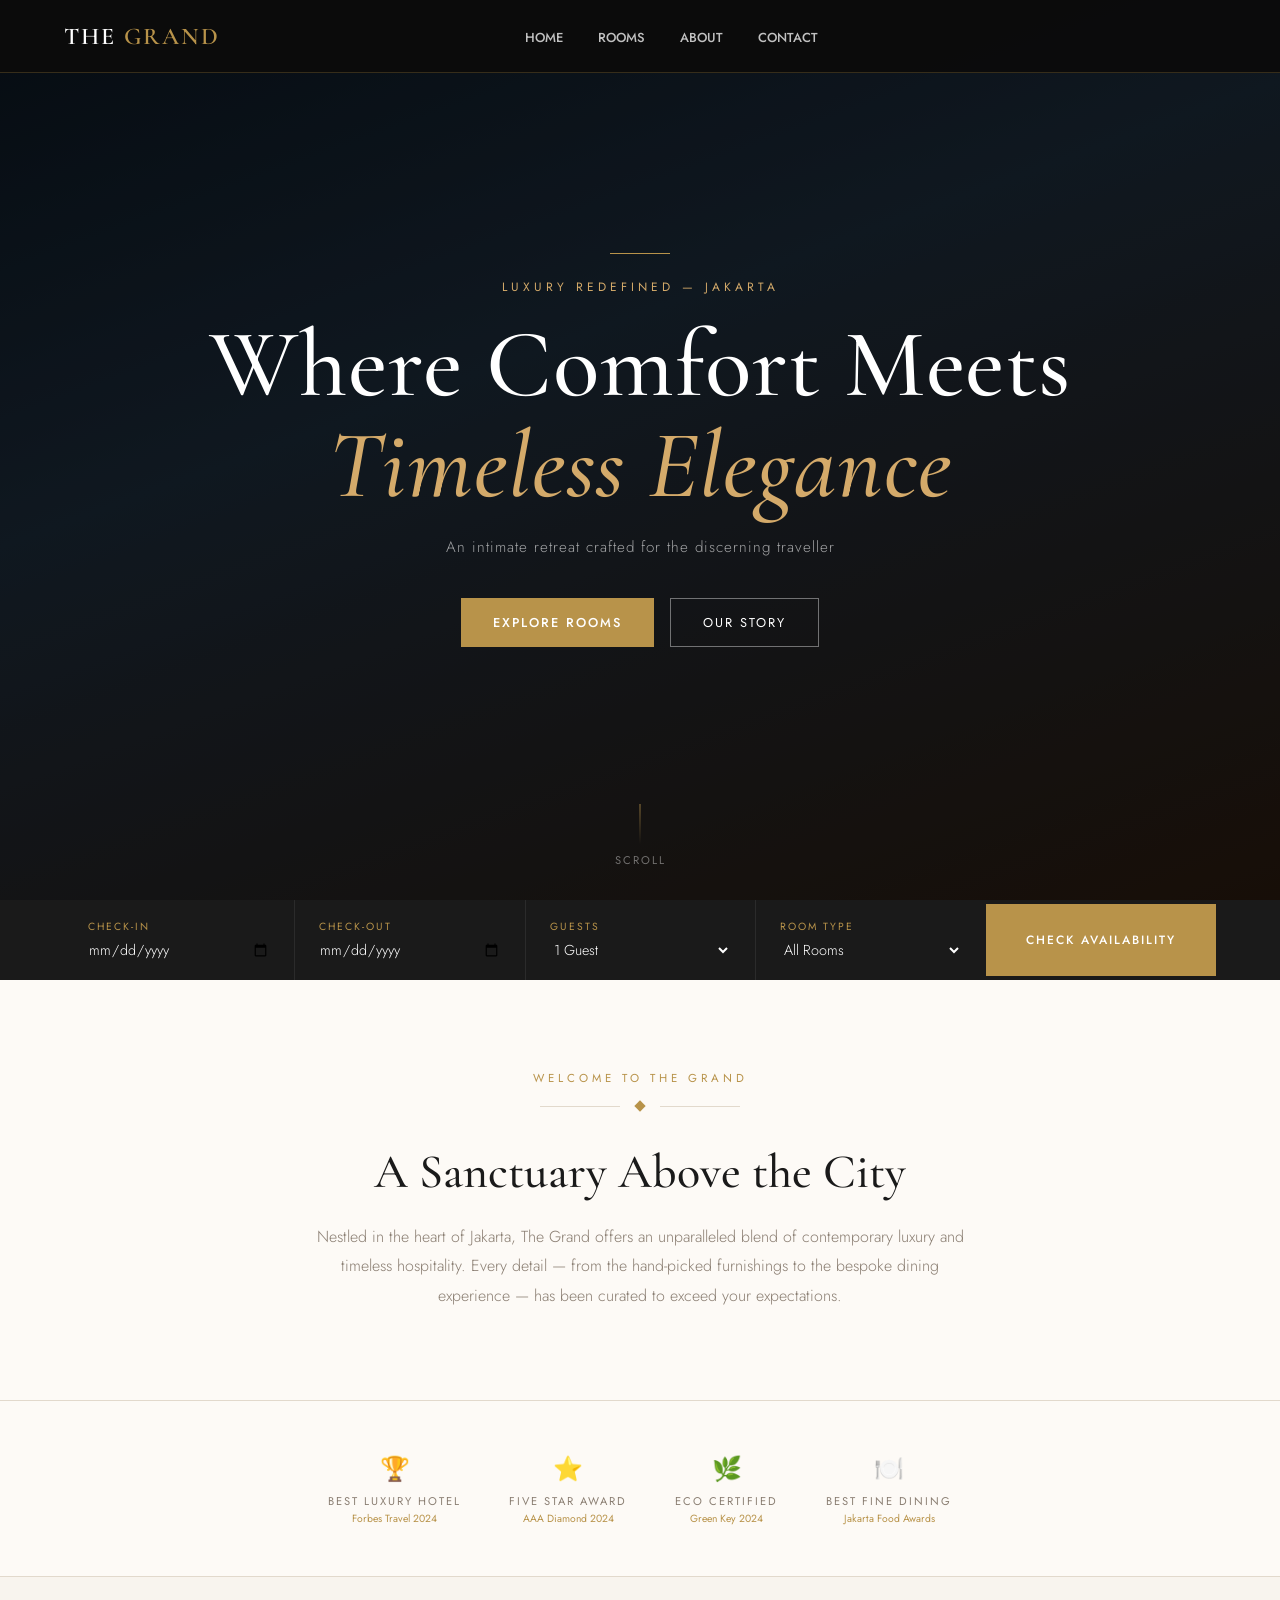
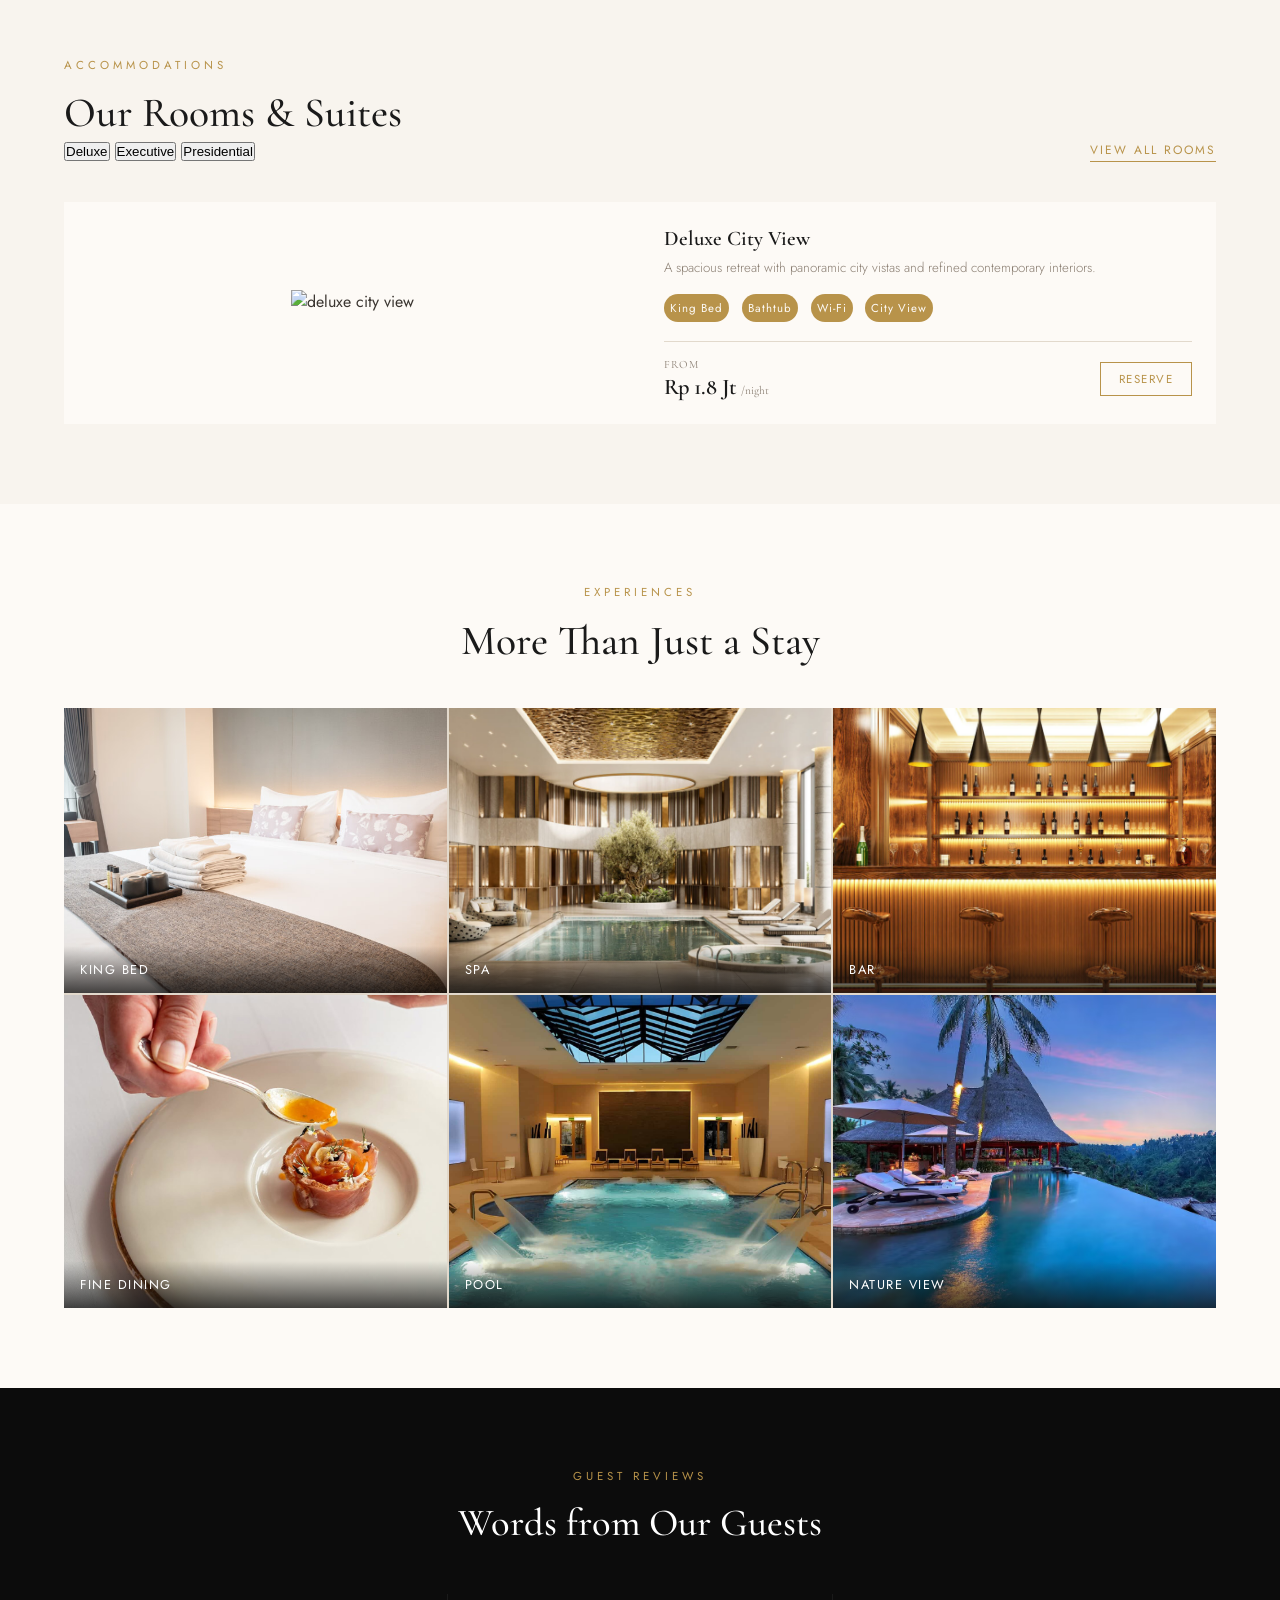
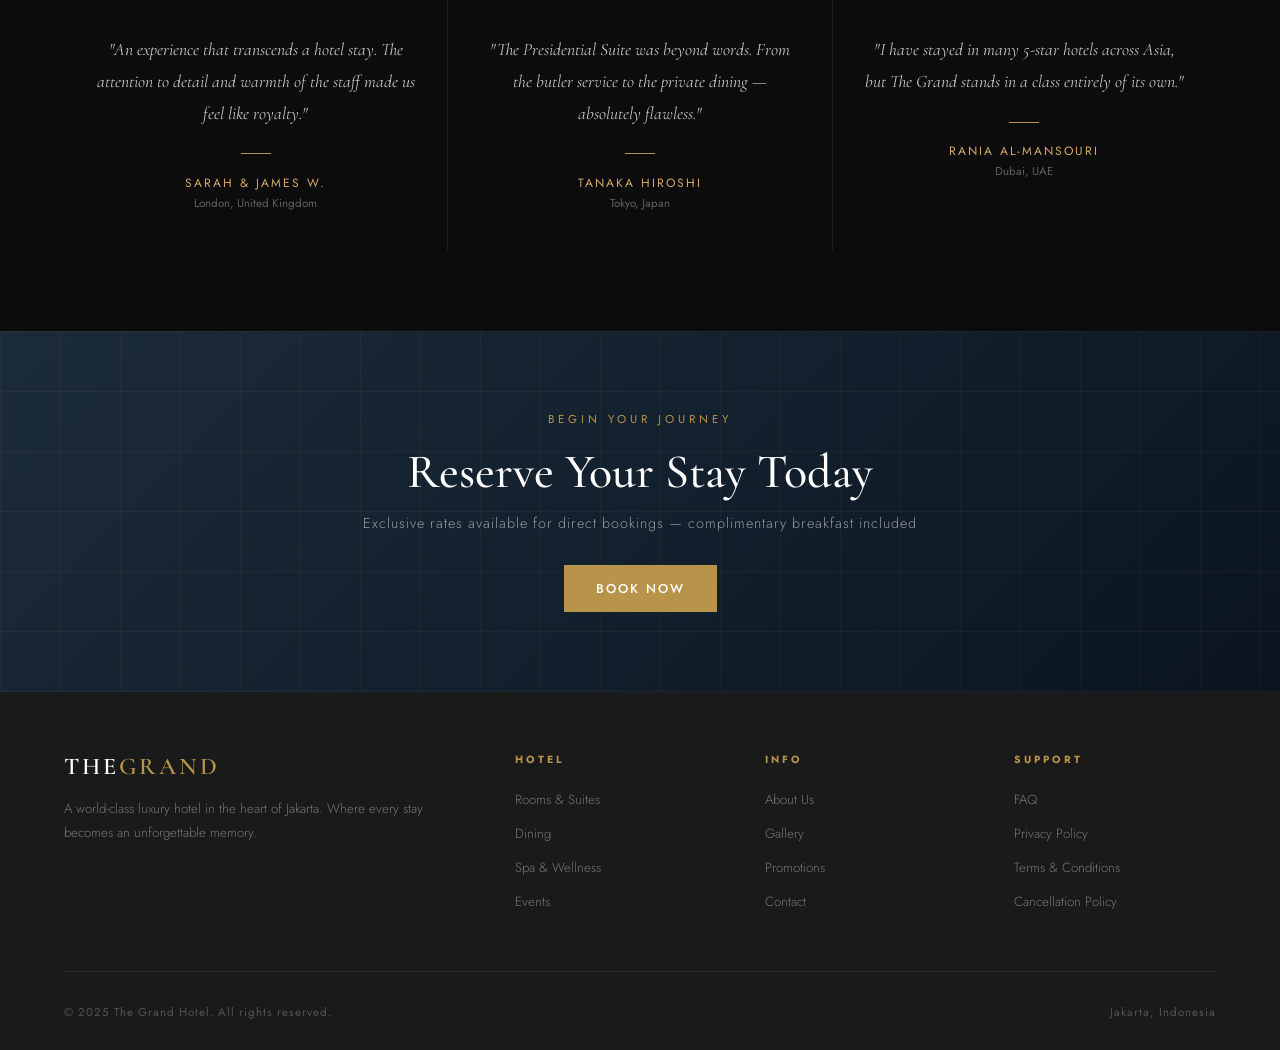
==== commit 4659c103: "L20 - New With Gallery Finished" ====
--- a/index.html
+++ b/index.html
@@ -165,17 +165,13 @@
           </a>
         </div>
 
-        <div class="room-card room-card--featured">
+        <div class="room-card ">
           <div class="room-img">
             <div class="room-img-inner" id="room-bg">
               <img
-                src="assets/Deluxe.jpeg"
-                id="room-photo"
-                height="100%"
-                alt=""
+                alt="deluxe city view"
               />
-              <div class="room-pattern"></div>
-              <div class="room-badge" id="room-badge">Deluxe</div>
+              
             </div>
           </div>
 
@@ -186,10 +182,10 @@
               contemporary interiors.
             </p>
             <div class="room-amenities" id="room-amenities">
-              <span class="amenity">🛏 King Bed</span>
-              <span class="amenity">🛁 Bathtub</span>
-              <span class="amenity">📶 Wi-Fi</span>
-              <span class="amenity">🌆 City View</span>
+              <span class="amenity">King Bed</span>
+              <span class="amenity">Bathtub</span>
+              <span class="amenity">Wi-Fi</span>
+              <span class="amenity">City View</span>
             </div>
             <div class="room-footer">
               <div class="room-price">
--- a/style.css
+++ b/style.css
@@ -295,34 +295,37 @@
 
 .intro p {
   color: var(--muted);
-  font-size: 0.97rem;
+  font-size: 16px;
   line-height: 1.85;
   font-weight: 300;
 }
 
 /* filter btn css */
-.room-filter-btns {
-  display: flex;
-  gap: 0.5rem;
-}
+/* .room-filter-btns {
+ display: flex;
+ gap: 8px;
+}
+
 
 .filter-btn {
-  padding: 0.4rem 1rem;
-  border: 1px solid var(--gold);
-  background: transparent;
-  color: var(--gold);
-  font-family: inherit;
-  font-size: 0.8rem;
-  letter-spacing: 1px;
-  cursor: pointer;
-  transition: background 0.3s, color 0.3s;
-}
+ padding: 6px 16px;
+ border: 1px solid var(--gold);
+ background: transparent;
+ color: var(--gold);
+ font-size: 13px;
+ letter-spacing: 1px;
+ cursor: pointer;
+ transition: background 0.3s, color 0.3s;
+}
+
 
 .filter-btn:hover,
 .filter-btn.active {
-  background: var(--gold);
-  color: white;
-}
+ background: var(--gold);
+ color: white;
+} */
+
+
 
 /* filter btn css end */
 
@@ -390,7 +393,7 @@
 .room-img-inner {
   /* height: 100%; */
   min-width: 100%;
-  background: linear-gradient(135deg, var(--navy) 0%, #2a3a4a 100%);
+  /* background: linear-gradient(135deg, var(--navy) 0%, #2a3a4a 100%); */
   display: flex;
   align-items: center;
   justify-content: center;
@@ -411,18 +414,6 @@
 
 
 
-.room-badge {
-  position: absolute;
-  top: 14px;
-  left: 14px;
-  background: var(--gold);
-  color: #fff;
-  font-size: 0.65rem;
-  letter-spacing: 2px;
-  text-transform: uppercase;
-  padding: 5px 12px;
-}
-
 .room-body {
   padding: 1.5rem;
 }
@@ -453,10 +444,13 @@
 .amenity {
   font-size: 0.72rem;
   letter-spacing: 1px;
-  color: var(--muted);
+  color: var(--white);
   display: flex;
   align-items: center;
   gap: 4px;
+  background-color: var(--gold);
+  padding: 6px;
+  border-radius: 16px;
 }
 
 .room-footer {
@@ -850,7 +844,7 @@
   color: #fff;
 }
 
-.rooms-list {
+#rooms-list {
   padding: 60px 5%;
   display: flex;
   flex-direction: column;
@@ -871,10 +865,7 @@
   box-shadow: 0 8px 40px rgba(0, 0, 0, 0.1);
 }
 
-.room-list-img {
-  height: 280px;
-  overflow: hidden;
-}
+
 
 .room-num {
   position: absolute;
@@ -1397,9 +1388,6 @@
   }
 }
 
-/* DETAILS PAGE BOOKING CSS */
-/* "use strict"; */
-
 
 
 /* NAV */
@@ -2142,7 +2130,7 @@
   background: var(--navy);
 }
 
-.detail-hero > img {
+.detail-hero>img {
   position: absolute;
   inset: 0;
   width: 100%;
@@ -2156,6 +2144,7 @@
     opacity: 0;
     transform: scale(1.035);
   }
+
   to {
     opacity: 1;
     transform: scale(1);
@@ -2249,7 +2238,7 @@
   line-height: 1.08;
 }
 
-.detail-copy > p:last-of-type {
+.detail-copy>p:last-of-type {
   max-width: 690px;
   margin-top: 1.5rem;
   color: var(--muted);
@@ -2372,7 +2361,7 @@
   margin-bottom: 3rem;
 }
 
-.detail-section-heading > p {
+.detail-section-heading>p {
   max-width: 280px;
   padding-bottom: 0.5rem;
   color: var(--muted);
@@ -2508,7 +2497,7 @@
     display: block;
   }
 
-  .detail-section-heading > p {
+  .detail-section-heading>p {
     margin-top: 1rem;
   }
 
@@ -2528,7 +2517,7 @@
 }
 
 @media (prefers-reduced-motion: reduce) {
-  .detail-hero > img {
+  .detail-hero>img {
     animation: none;
   }
-}
+}
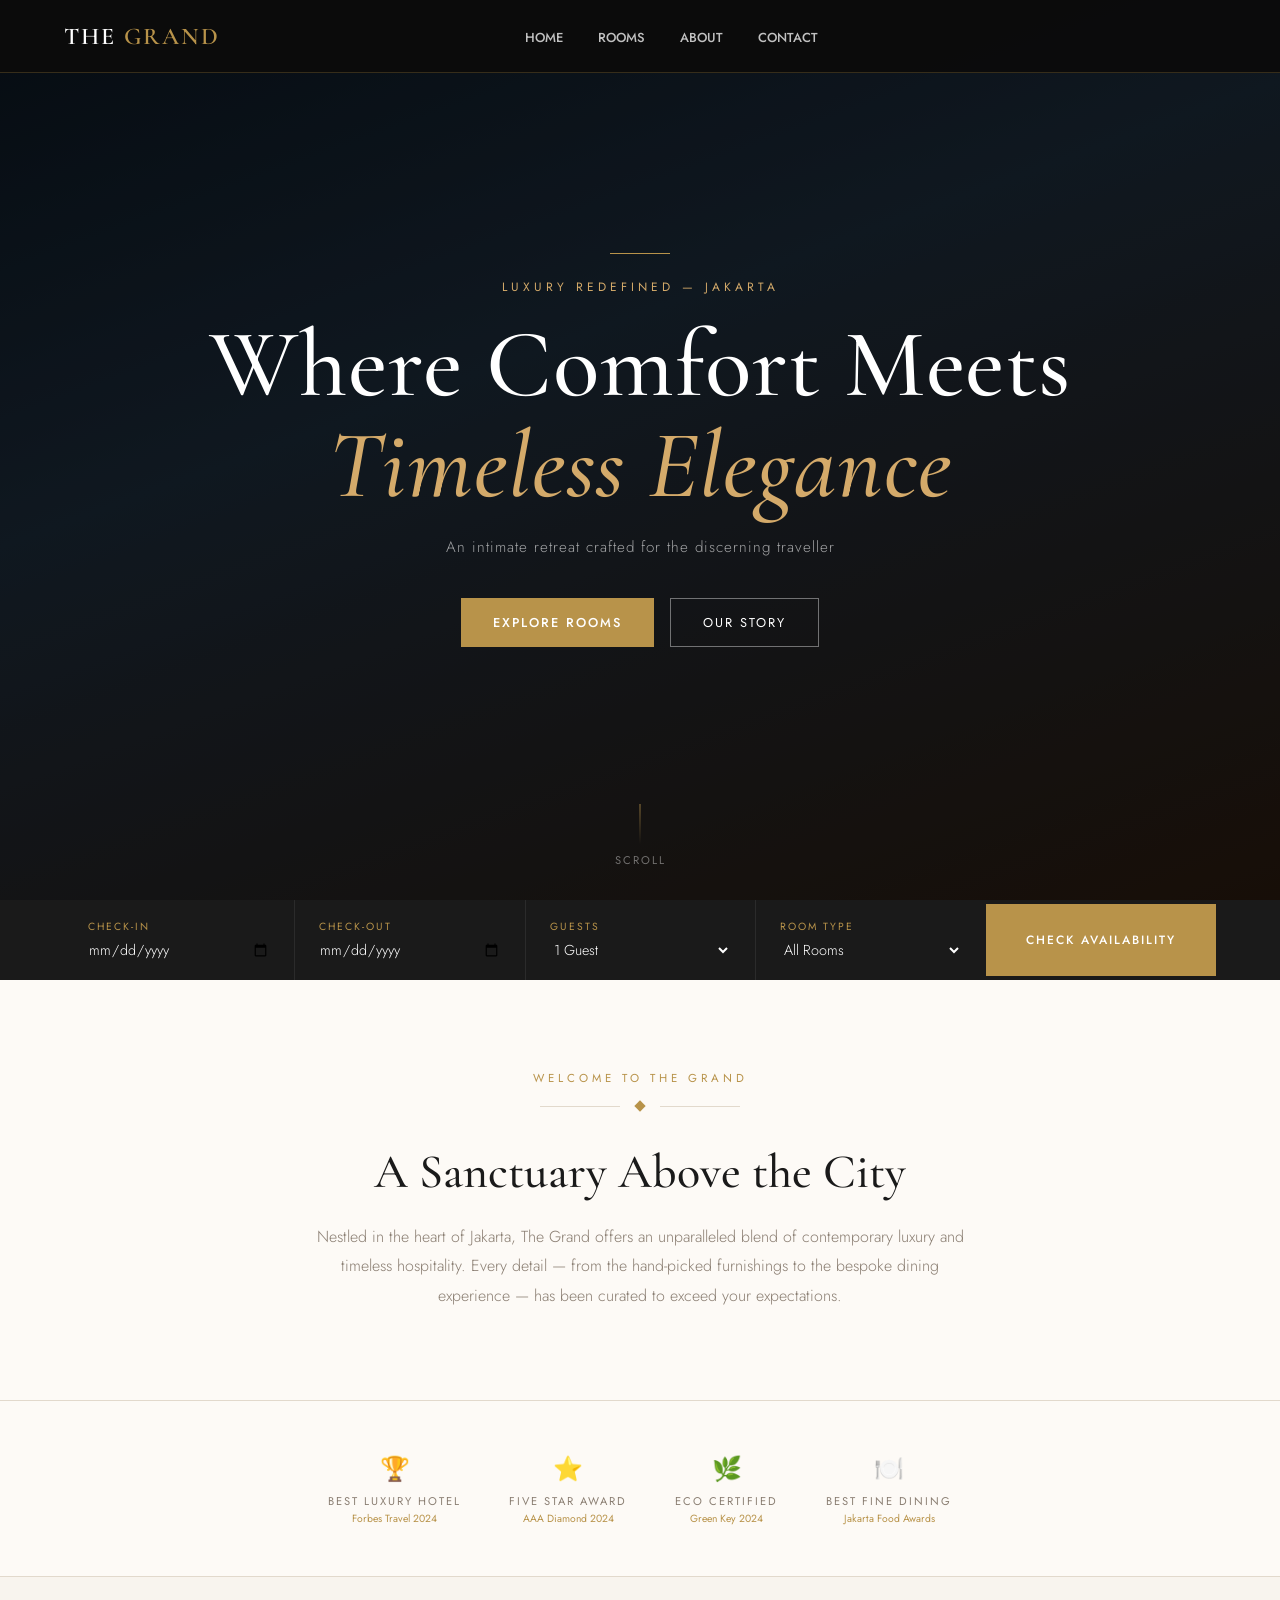
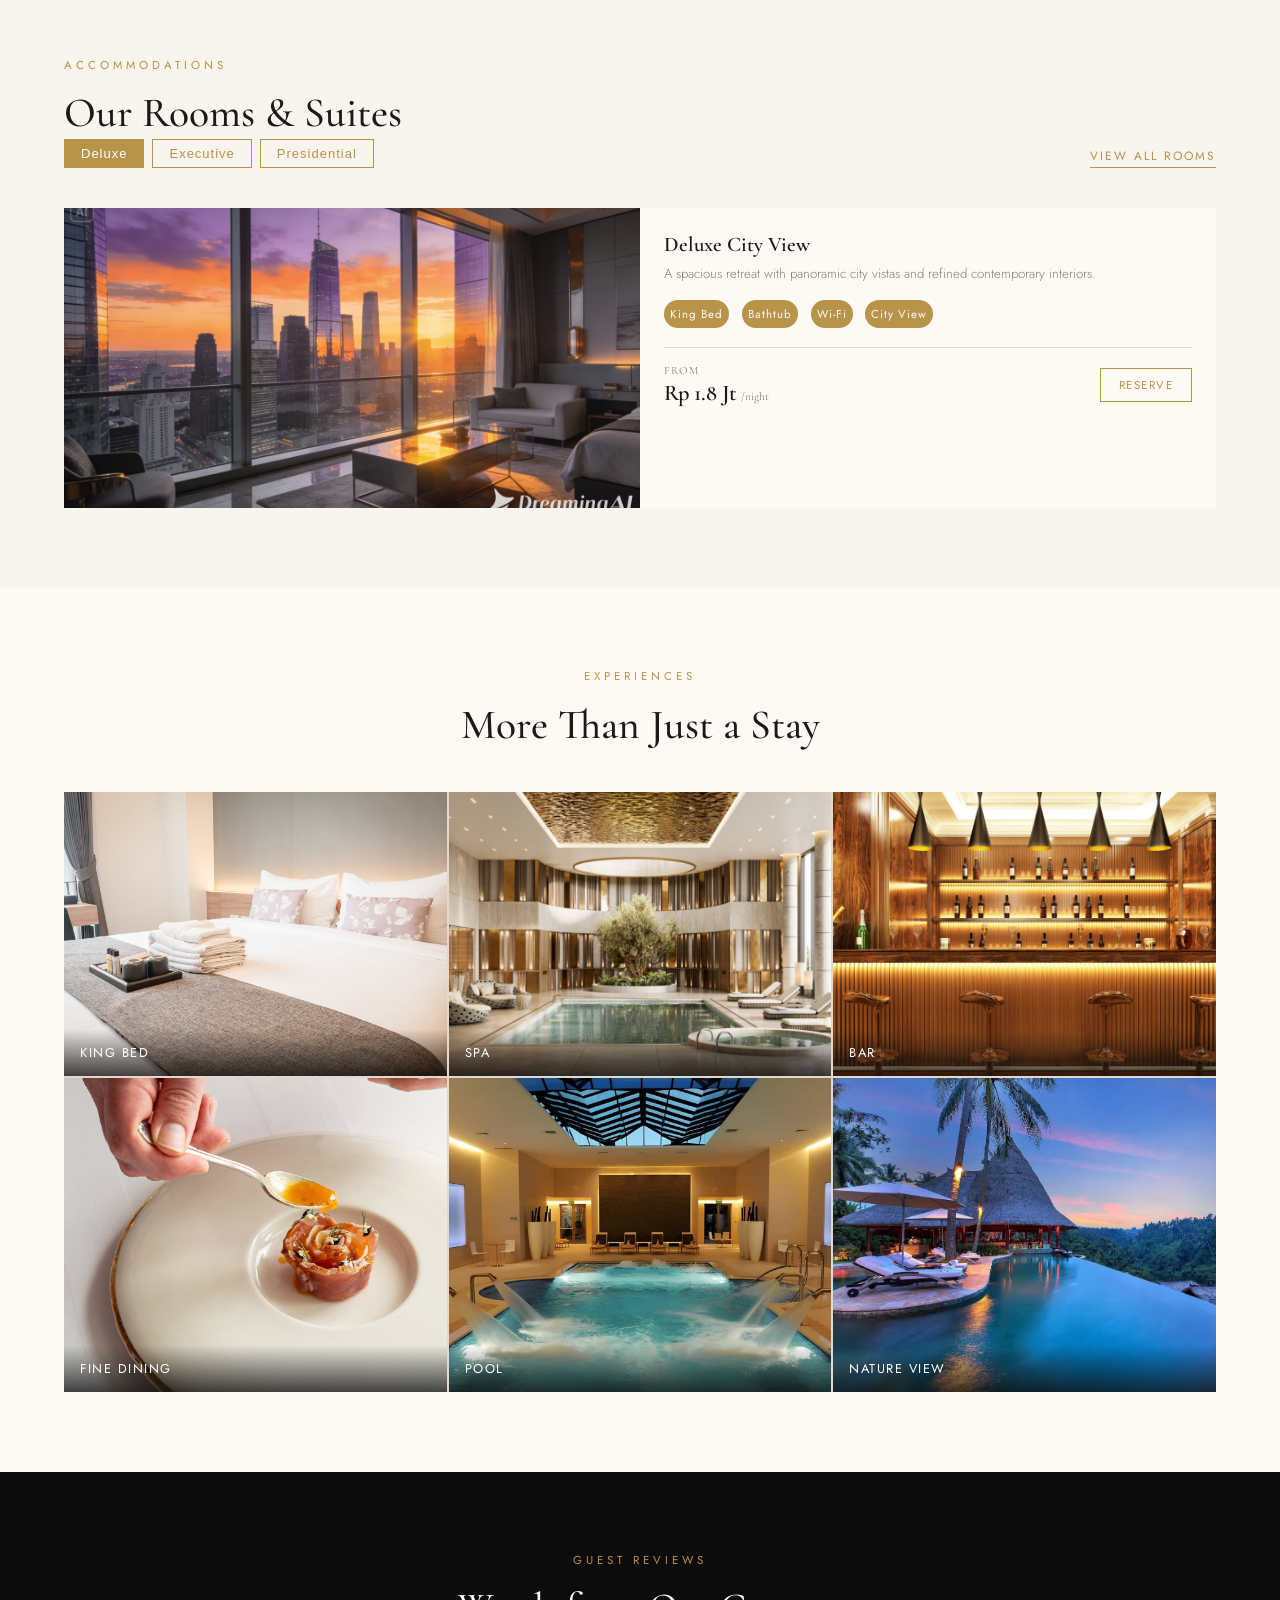
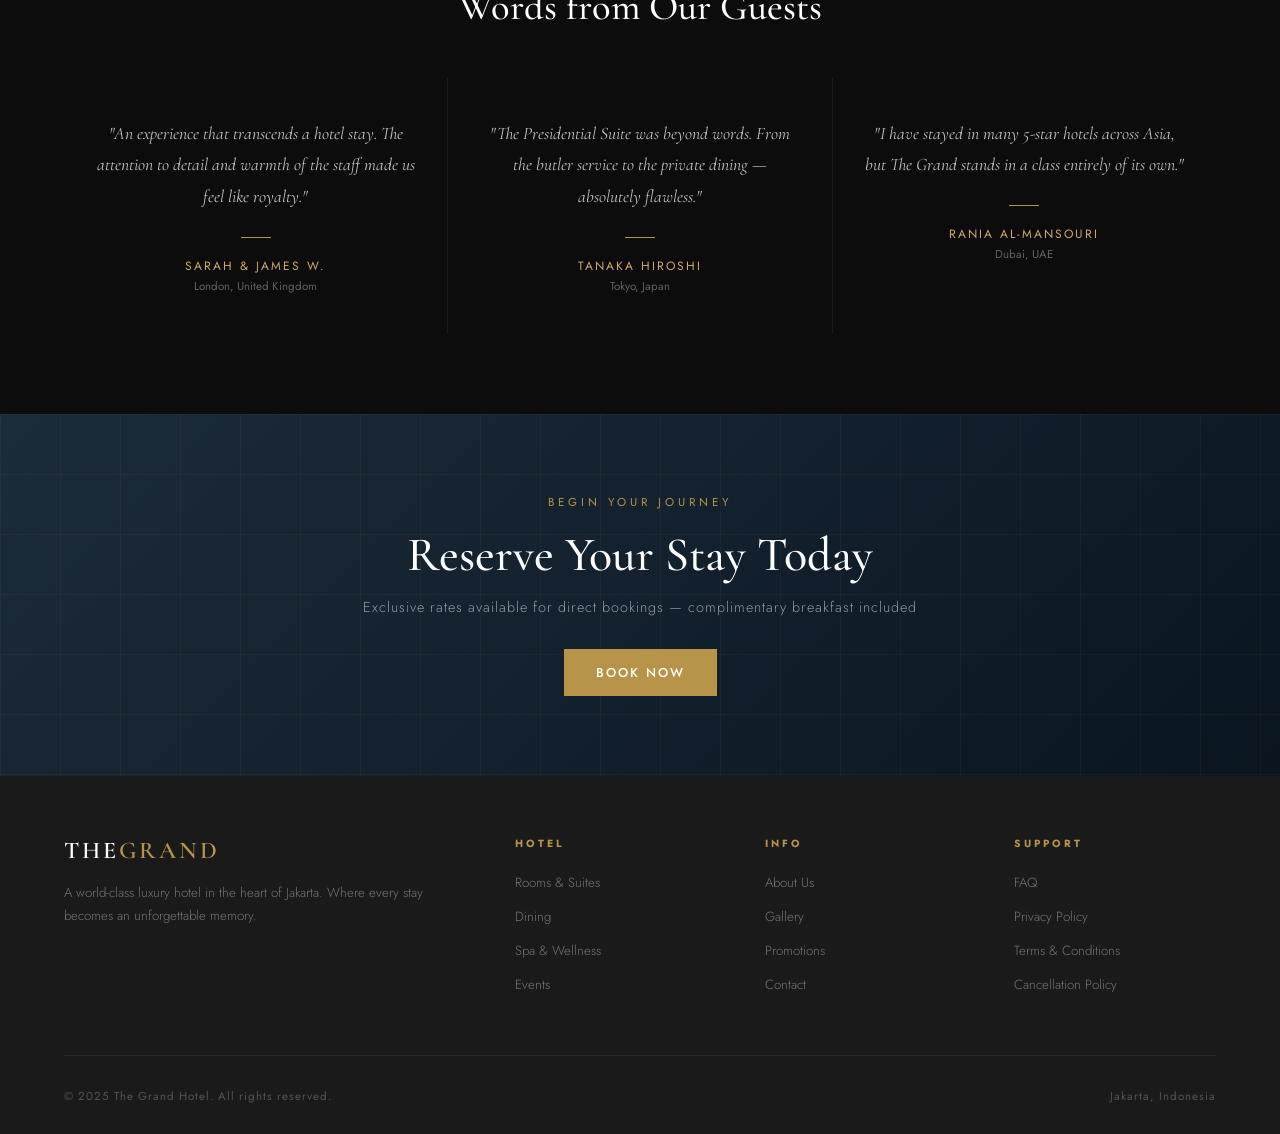
==== commit e53f8230: "L21 - New Way, easier to understand without event.target and combined with object data" ====
--- a/index.html
+++ b/index.html
@@ -27,7 +27,7 @@
     </nav>
 
     <!-- ===== HOME ===== -->
-    <div class="page active" id="page-home">
+    <div class="page active" id="home-page">
       <section class="hero">
         <div class="hero-bg"></div>
         <div class="hero-overlay"></div>
@@ -165,14 +165,14 @@
           </a>
         </div>
 
-        <div class="room-card ">
+        <div class="room-card">
           <div class="room-img">
-            <div class="room-img-inner" id="room-bg">
-              <img
-                alt="deluxe city view"
-              />
-              
-            </div>
+            <img
+              src="assets/Deluxe.jpeg"
+              alt="deluxe city view"
+              id="room-photo"
+              width="100%"
+            />
           </div>
 
           <div class="room-body">
--- a/style.css
+++ b/style.css
@@ -133,7 +133,6 @@
   cursor: pointer;
   font-family: "Jost", sans-serif;
   transition: all 0.25s;
-
 }
 
 .btn-gold:hover {
@@ -301,34 +300,31 @@
 }
 
 /* filter btn css */
-/* .room-filter-btns {
- display: flex;
- gap: 8px;
-}
-
+.room-filter-btns {
+  display: flex;
+  gap: 8px;
+}
 
 .filter-btn {
- padding: 6px 16px;
- border: 1px solid var(--gold);
- background: transparent;
- color: var(--gold);
- font-size: 13px;
- letter-spacing: 1px;
- cursor: pointer;
- transition: background 0.3s, color 0.3s;
-}
-
+  padding: 6px 16px;
+  border: 1px solid var(--gold);
+  background: transparent;
+  color: var(--gold);
+  font-size: 13px;
+  letter-spacing: 1px;
+  cursor: pointer;
+  transition:
+    background 0.3s,
+    color 0.3s;
+}
 
 .filter-btn:hover,
 .filter-btn.active {
- background: var(--gold);
- color: white;
-} */
-
-
+  background: var(--gold);
+  color: white;
+}
 
 /* filter btn css end */
-
 
 /* ROOMS */
 .rooms-section {
@@ -369,8 +365,6 @@
   font-family: "Jost", sans-serif;
 }
 
-
-
 .room-card {
   background: var(--white);
   overflow: hidden;
@@ -380,39 +374,33 @@
   grid-template-columns: 1fr 1fr;
   max-width: 1500px;
   max-height: 750px;
-  margin: 0 auto
-}
-
-
+  margin: 0 auto;
+}
 
 .room-img {
+  overflow: hidden;
+  height: 100%;
+  max-height: 300px;
+  max-width: 100%;
+  display: flex;
+  align-items: center;
+  justify-content: center;
+  position: relative;
+  object-fit: contain;
+}
+
+/* DARI REMAKE */
+/* .room-img {
   height: 100%;
   overflow: hidden;
-}
-
-.room-img-inner {
-  /* height: 100%; */
+  max-height: 300px;
   min-width: 100%;
-  /* background: linear-gradient(135deg, var(--navy) 0%, #2a3a4a 100%); */
   display: flex;
   align-items: center;
   justify-content: center;
   position: relative;
   min-height: 200px;
-}
-
-.room-img-inner .room-pattern {
-
-  position: absolute;
-  inset: 0;
-  opacity: 0.12;
-  background-image: radial-gradient(circle at 2px 2px,
-      white 1px,
-      transparent 0);
-  background-size: 20px 20px;
-}
-
-
+} */
 
 .room-body {
   padding: 1.5rem;
@@ -527,8 +515,6 @@
   position: relative;
   overflow: hidden;
 }
-
-
 
 .exp-img-label {
   position: absolute;
@@ -618,9 +604,6 @@
   gap: 2px;
 
   /* =============== challenge ================== */
-
-
-
 }
 
 /* .king-bed {
@@ -643,9 +626,6 @@
 /* .bar {
   grid-row: 1/3;
 } */
-
-
-
 
 .experience-item {
   position: relative;
@@ -807,11 +787,8 @@
   font-weight: 300;
 }
 
-
-
-
-
 /* ===== ROOMS PAGE ===== */
+/* add code below */
 .page-hero {
   height: 320px;
   background: linear-gradient(160deg, var(--navy) 0%, #0a1520 100%);
@@ -865,26 +842,21 @@
   box-shadow: 0 8px 40px rgba(0, 0, 0, 0.1);
 }
 
-
-
 .room-num {
   position: absolute;
   bottom: 10px;
   right: 16px;
-  font-family: 'Cormorant Garamond', serif;
+  font-family: "Cormorant Garamond", serif;
   font-size: 5rem;
   font-weight: 600;
   color: rgba(255, 255, 255, 0.12);
 }
 
-
-
 .room-list-img img {
   object-fit: cover;
 }
 
 .room-list-img-inner {
-
   background: linear-gradient(135deg, #1c2b3a 0%, #2a3a4a 100%);
   position: relative;
   height: 100%;
@@ -1328,7 +1300,6 @@
 }
 
 @media (max-width: 900px) {
-
   /* .nature-view {
       grid-column: span 2;
         } */
@@ -1381,14 +1352,11 @@
     flex-direction: column;
   }
 
-
   .book-field {
     border-right: none;
     border-bottom: 1px solid rgba(255, 255, 255, 0.08);
   }
 }
-
-
 
 /* NAV */
 nav {
@@ -1443,8 +1411,6 @@
   color: var(--gold-mid);
 }
 
-
-
 .logo {
   font-family: "Cormorant Garamond", serif;
   font-size: 1.5rem;
@@ -1459,7 +1425,6 @@
 .logo span {
   color: var(--gold);
 }
-
 
 /* PROGRESS BAR */
 .progress-bar {
@@ -1541,7 +1506,6 @@
 
 /* LEFT COLUMN */
 
-
 .section-label-gold {
   font-size: 0.68rem;
   letter-spacing: 3px;
@@ -1582,9 +1546,11 @@
   position: absolute;
   inset: 0;
   opacity: 0.12;
-  background-image: radial-gradient(circle at 2px 2px,
-      white 1px,
-      transparent 0);
+  background-image: radial-gradient(
+    circle at 2px 2px,
+    white 1px,
+    transparent 0
+  );
   background-size: 20px 20px;
 }
 
@@ -2078,7 +2044,8 @@
   color: #fff;
   transform: translateY(80px);
   opacity: 0;
-  transition: transform 0.4s cubic-bezier(0.34, 1.56, 0.64, 1),
+  transition:
+    transform 0.4s cubic-bezier(0.34, 1.56, 0.64, 1),
     opacity 0.3s;
   z-index: 999;
   max-width: 320px;
@@ -2130,7 +2097,7 @@
   background: var(--navy);
 }
 
-.detail-hero>img {
+.detail-hero > img {
   position: absolute;
   inset: 0;
   width: 100%;
@@ -2238,7 +2205,7 @@
   line-height: 1.08;
 }
 
-.detail-copy>p:last-of-type {
+.detail-copy > p:last-of-type {
   max-width: 690px;
   margin-top: 1.5rem;
   color: var(--muted);
@@ -2361,7 +2328,7 @@
   margin-bottom: 3rem;
 }
 
-.detail-section-heading>p {
+.detail-section-heading > p {
   max-width: 280px;
   padding-bottom: 0.5rem;
   color: var(--muted);
@@ -2497,7 +2464,7 @@
     display: block;
   }
 
-  .detail-section-heading>p {
+  .detail-section-heading > p {
     margin-top: 1rem;
   }
 
@@ -2517,7 +2484,7 @@
 }
 
 @media (prefers-reduced-motion: reduce) {
-  .detail-hero>img {
+  .detail-hero > img {
     animation: none;
   }
-}+}
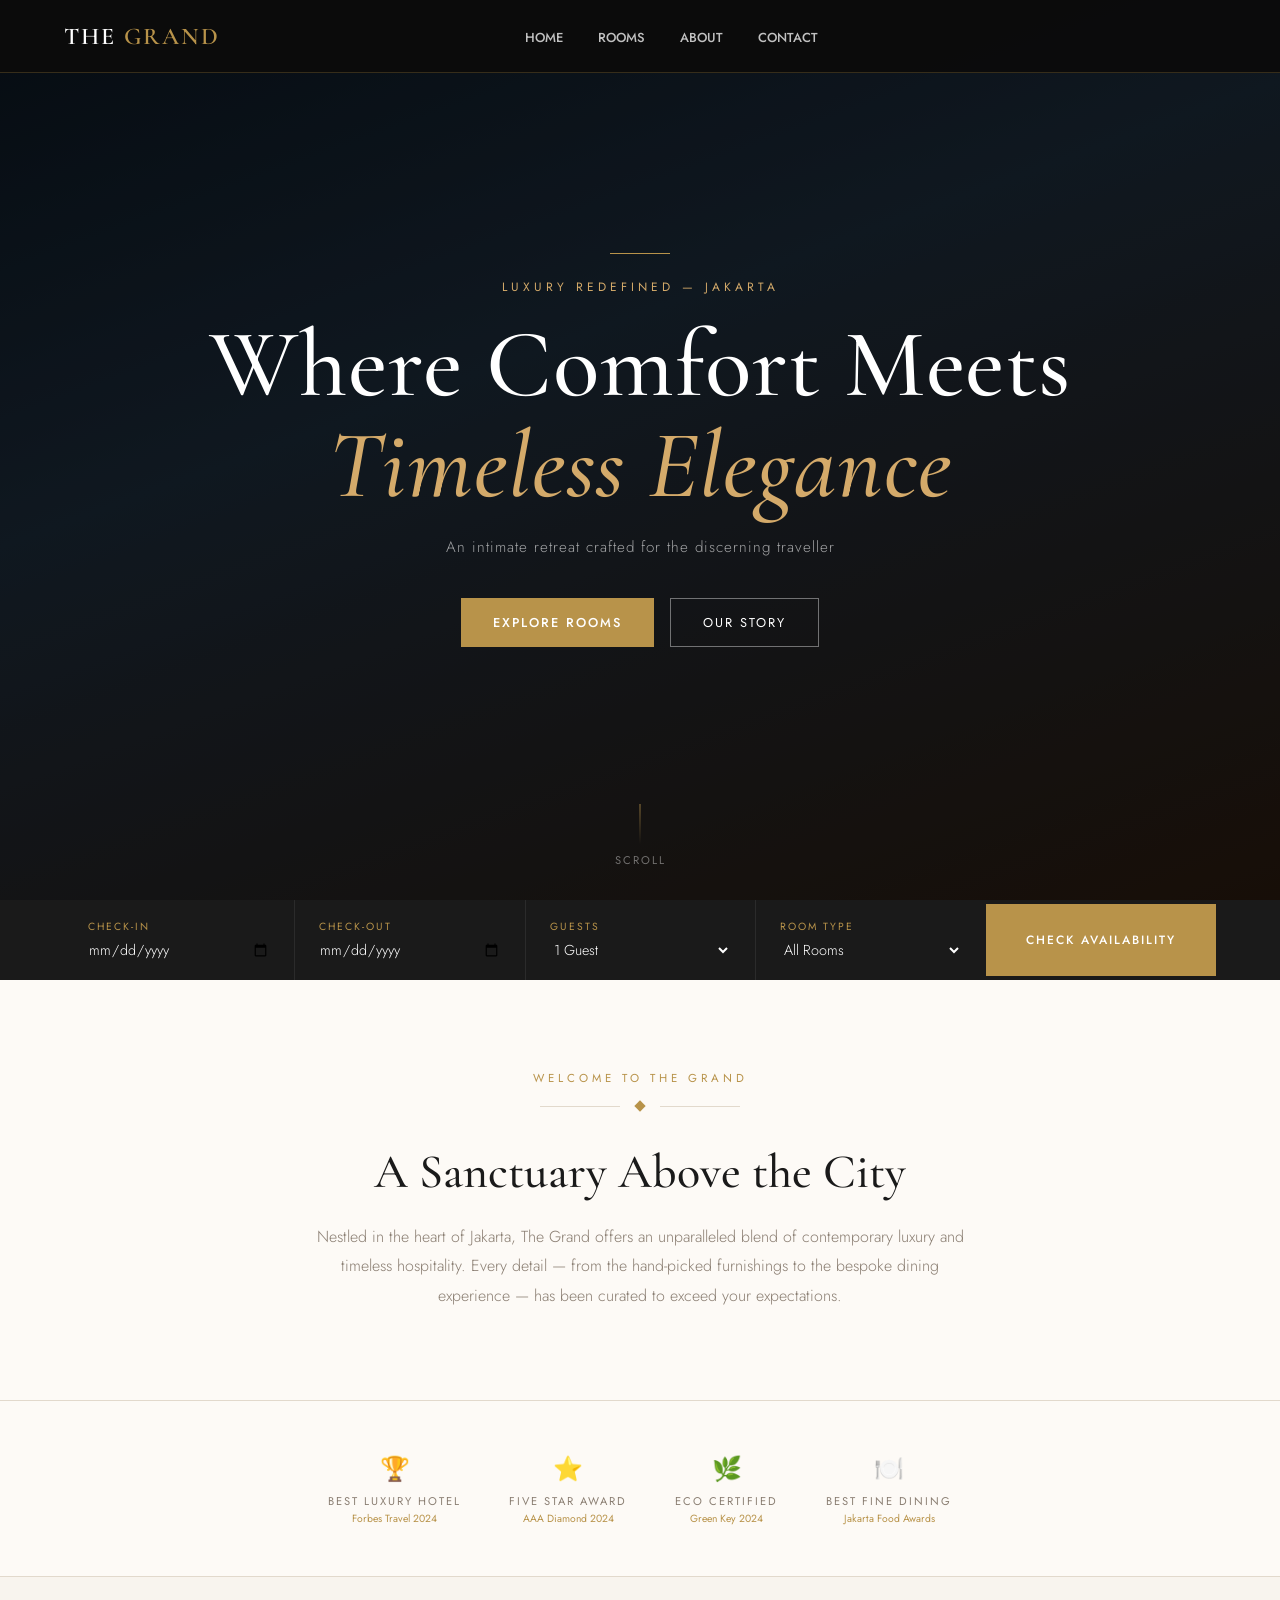
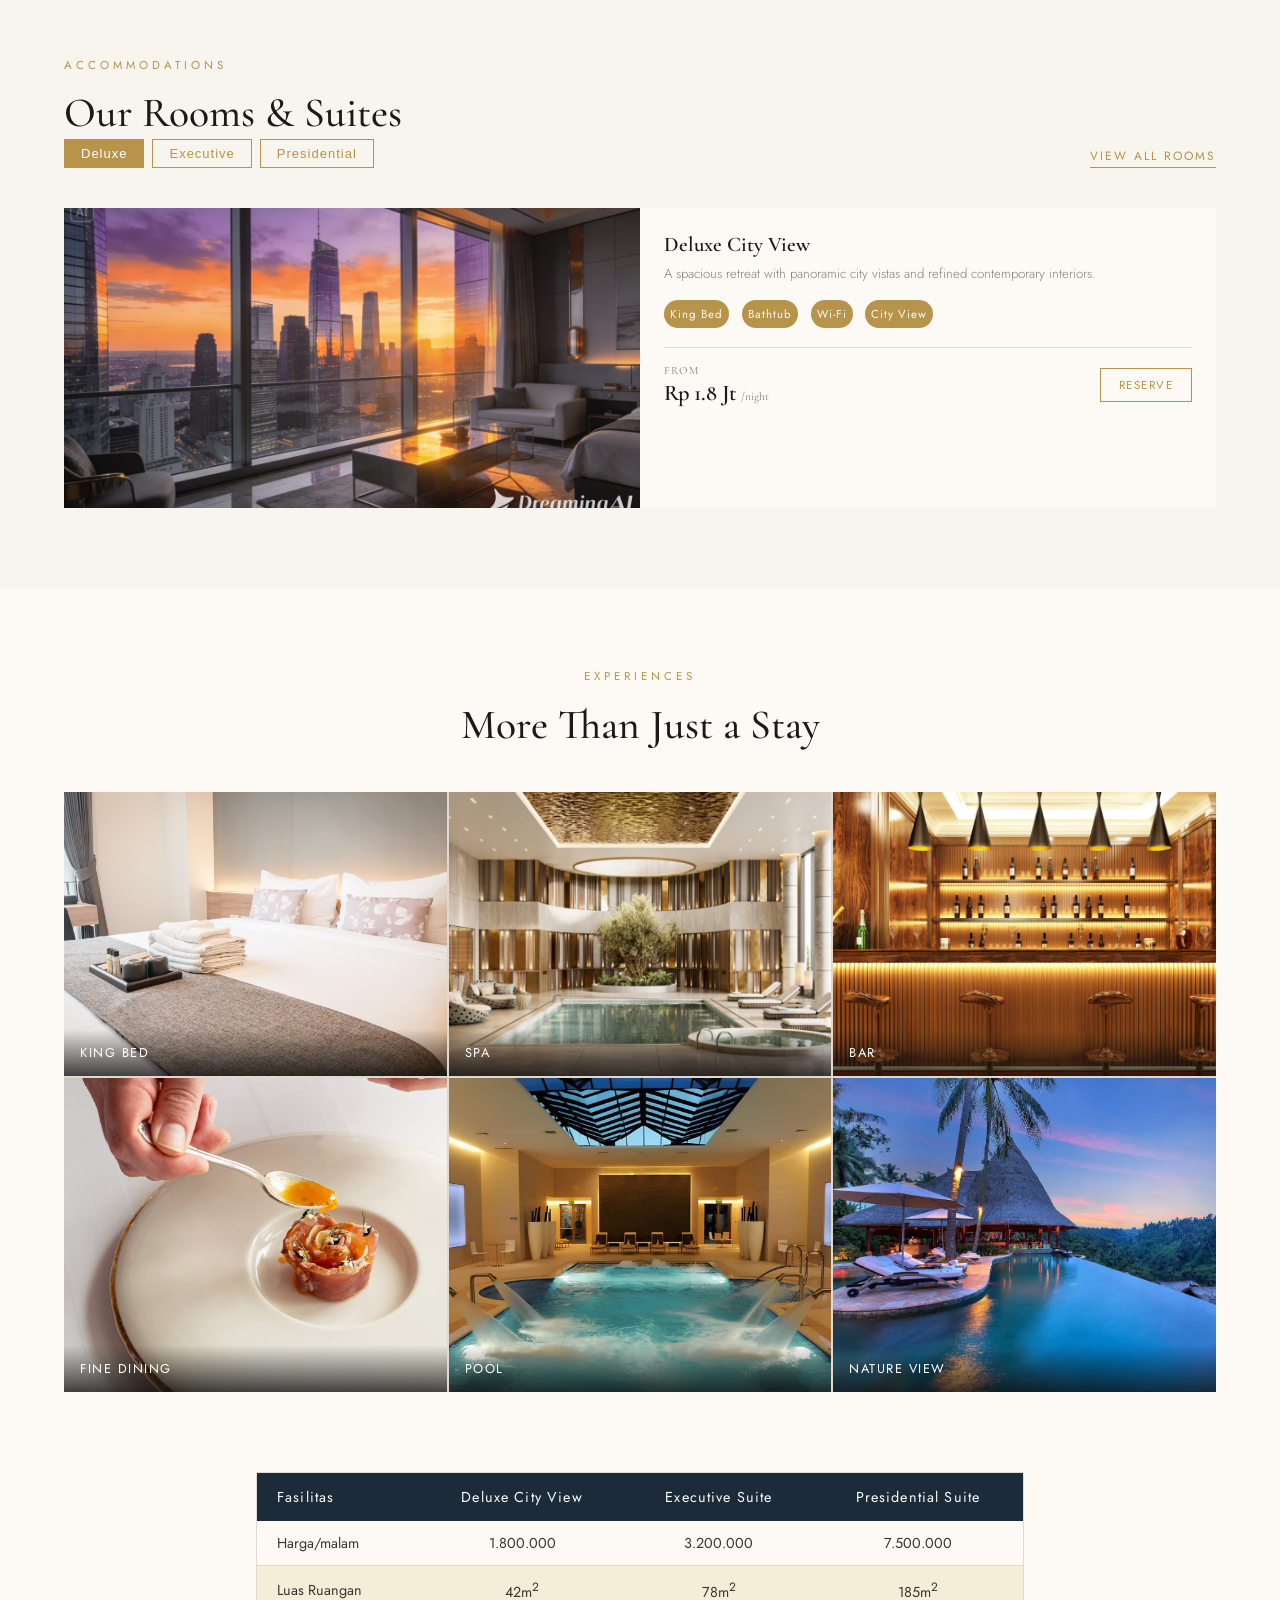
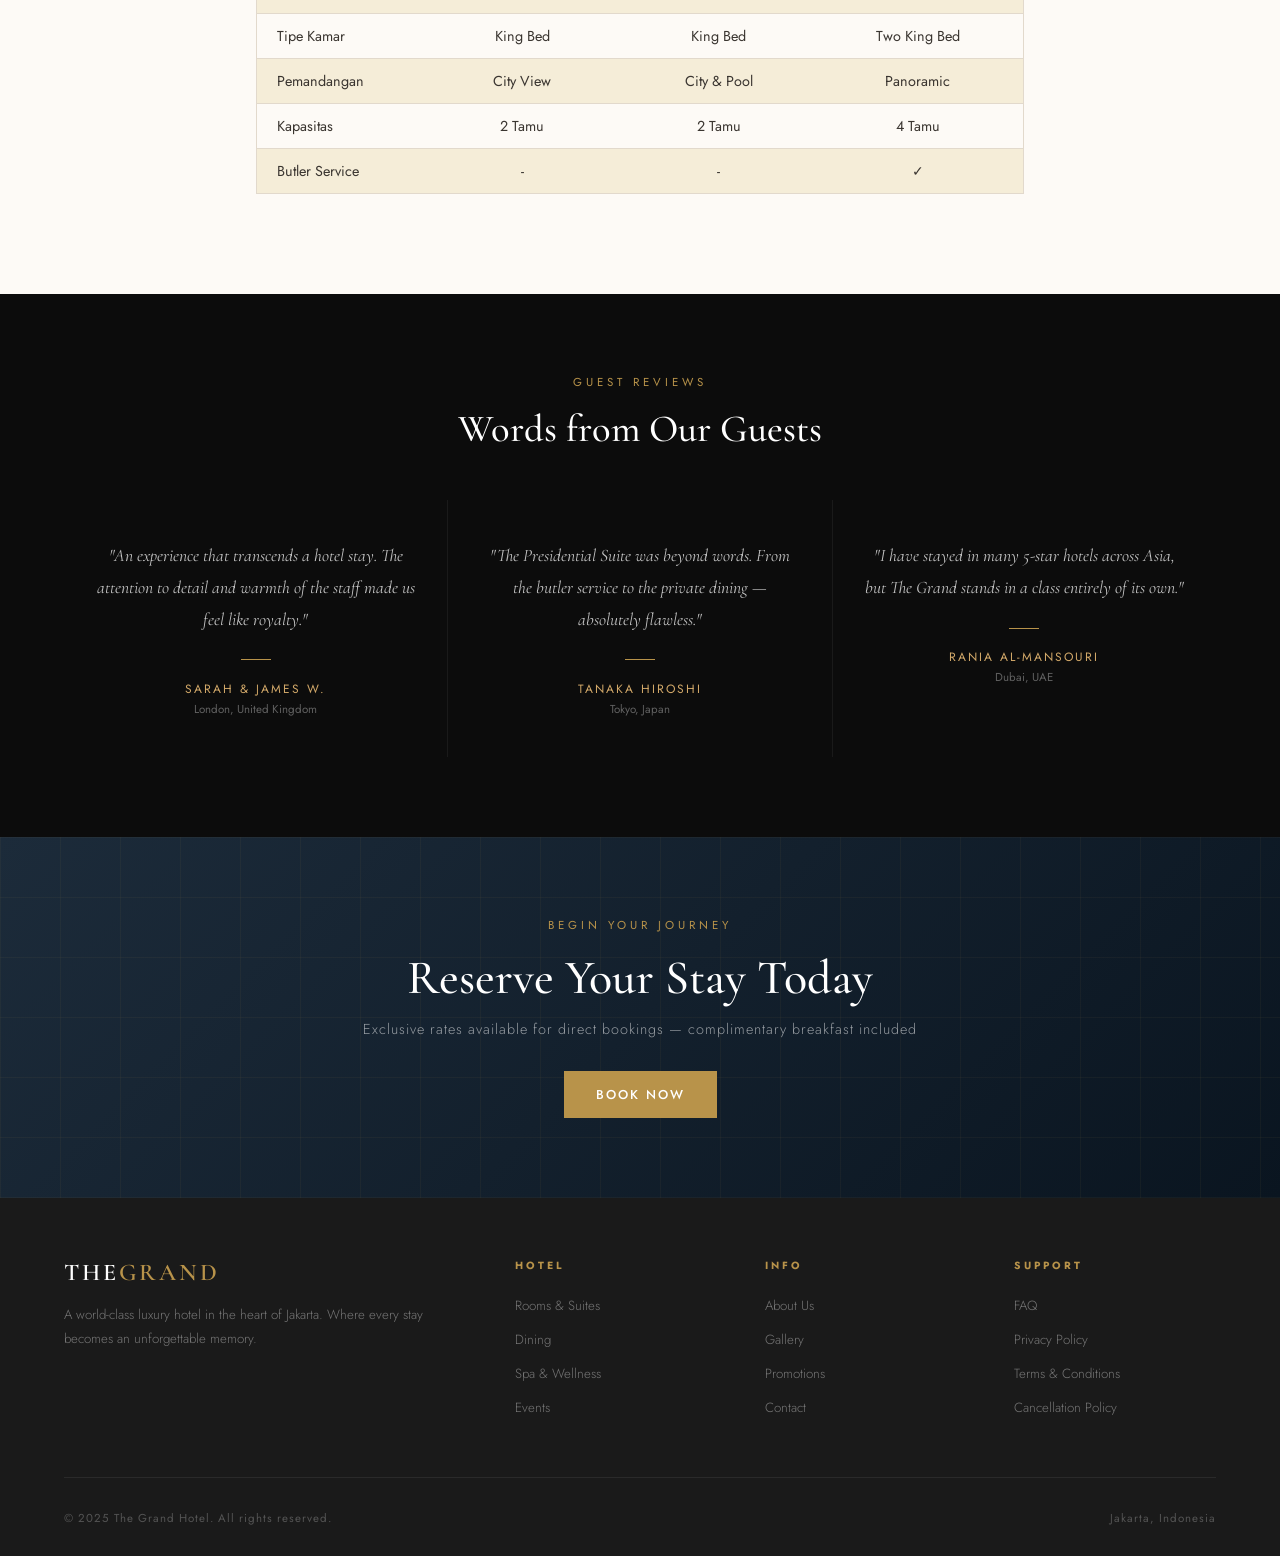
==== commit 6c433220: "L22 DONE - Old Code Prediction" ====
--- a/index.html
+++ b/index.html
@@ -239,6 +239,10 @@
           </div>
         </div>
       </section>
+      <table class="room-table">
+        <thead id="tableHead"></thead>
+        <tbody id="tableBody"></tbody>
+      </table>
 
       <section class="testi-section">
         <div class="section-eyebrow">Guest Reviews</div>
--- a/style.css
+++ b/style.css
@@ -490,6 +490,43 @@
   background: var(--gold);
   color: #fff;
 }
+/* ============== Start of Table ================= */
+.room-table {
+  width: 60%;
+  margin: 0 auto;
+  margin-bottom: 100px;
+  border-collapse: collapse;
+  font-size: 0.9rem;
+  background-color: var(--white);
+  border: 1px solid var(--border);
+}
+
+.room-table th {
+  background-color: var(--navy);
+  color: var(--white);
+  padding: 14px 20px;
+  font-weight: normal;
+  letter-spacing: 0.08em;
+}
+
+.room-table td {
+  padding: 12px 20px;
+  text-align: center;
+  border-bottom: 1px solid var(--border);
+  color: var(--text);
+}
+
+.room-table thead th:first-child,
+.room-table tbody td:first-child {
+  text-align: left;
+  color: var(white);
+}
+
+.room-table tr:nth-child(even) {
+  background-color: var(--gold-light);
+}
+
+/* ============== End of Table ================= */
 
 /* EXPERIENCE */
 .experience {
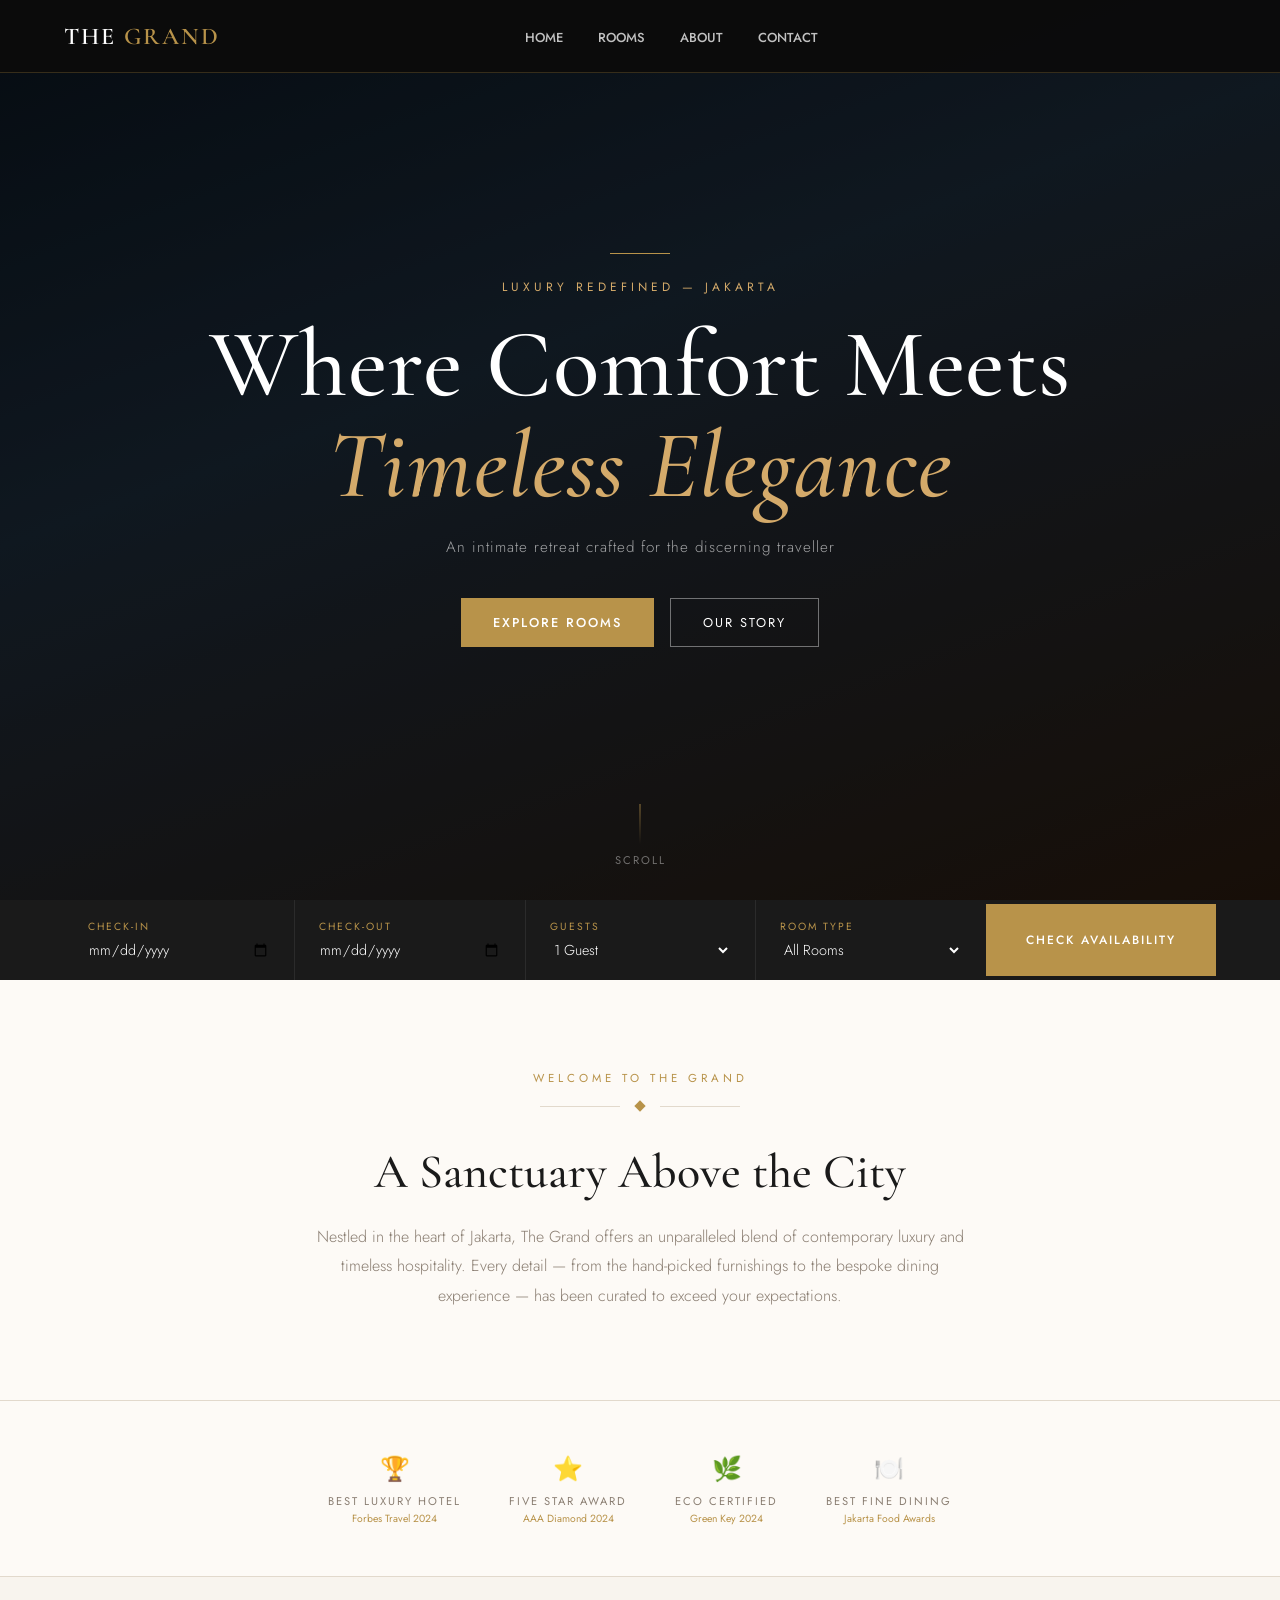
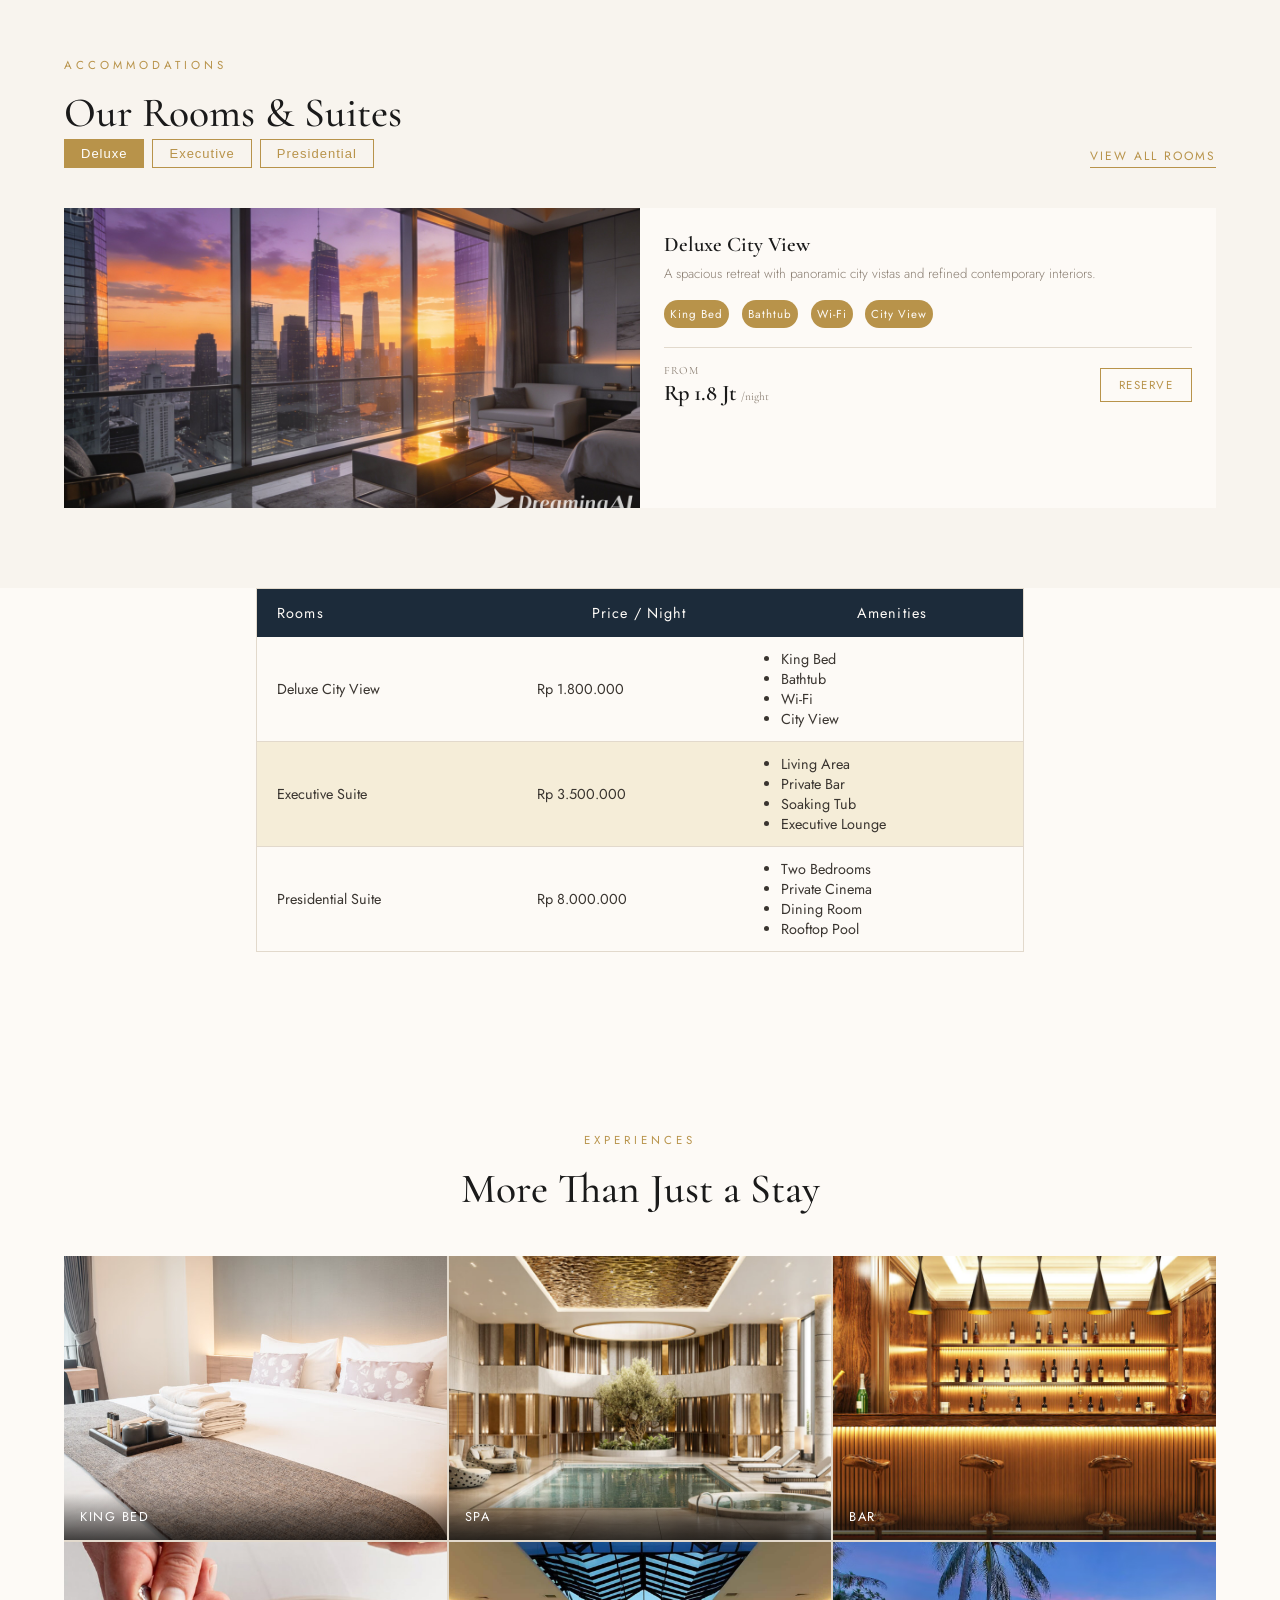
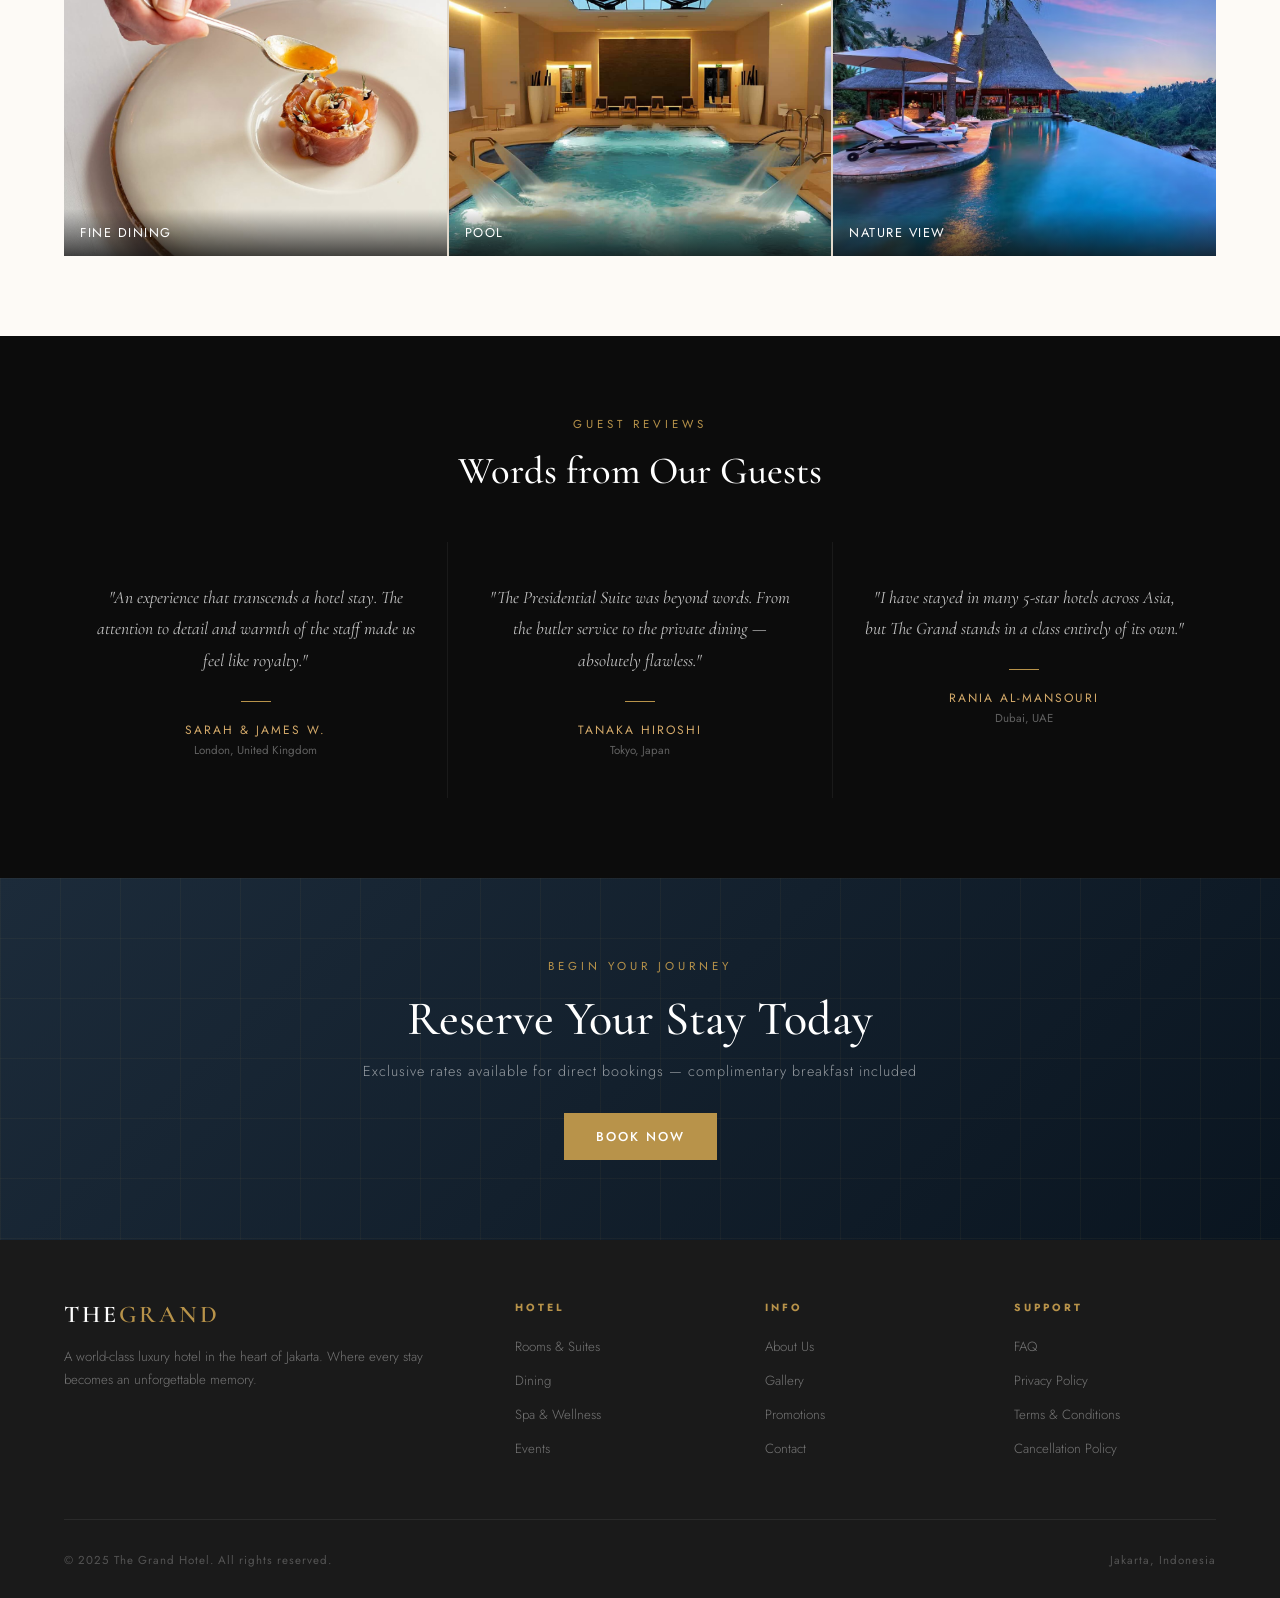
==== commit 90170a1b: "L22 DONE - New Way Code V1" ====
--- a/index.html
+++ b/index.html
@@ -204,6 +204,11 @@
         </div>
       </section>
 
+      <table class="room-table">
+        <thead id="tableHead"></thead>
+        <tbody id="tableBody"></tbody>
+      </table>
+
       <!-- ===== EXPERIENCE — galeri gambar (L13: siswa menambahkan CSS Grid) ===== -->
       <!-- Ganti file assets/exp-1.jpeg ... exp-6.jpeg dengan foto sendiri -->
       <section class="experience">
@@ -239,10 +244,6 @@
           </div>
         </div>
       </section>
-      <table class="room-table">
-        <thead id="tableHead"></thead>
-        <tbody id="tableBody"></tbody>
-      </table>
 
       <section class="testi-section">
         <div class="section-eyebrow">Guest Reviews</div>
--- a/style.css
+++ b/style.css
@@ -490,7 +490,8 @@
   background: var(--gold);
   color: #fff;
 }
-/* ============== Start of Table ================= */
+
+/* ============== Start of Table New Way ================= */
 .room-table {
   width: 60%;
   margin: 0 auto;
@@ -511,7 +512,7 @@
 
 .room-table td {
   padding: 12px 20px;
-  text-align: center;
+  text-align: left;
   border-bottom: 1px solid var(--border);
   color: var(--text);
 }
@@ -525,8 +526,7 @@
 .room-table tr:nth-child(even) {
   background-color: var(--gold-light);
 }
-
-/* ============== End of Table ================= */
+/* ============== End of Table New Way ================= */
 
 /* EXPERIENCE */
 .experience {
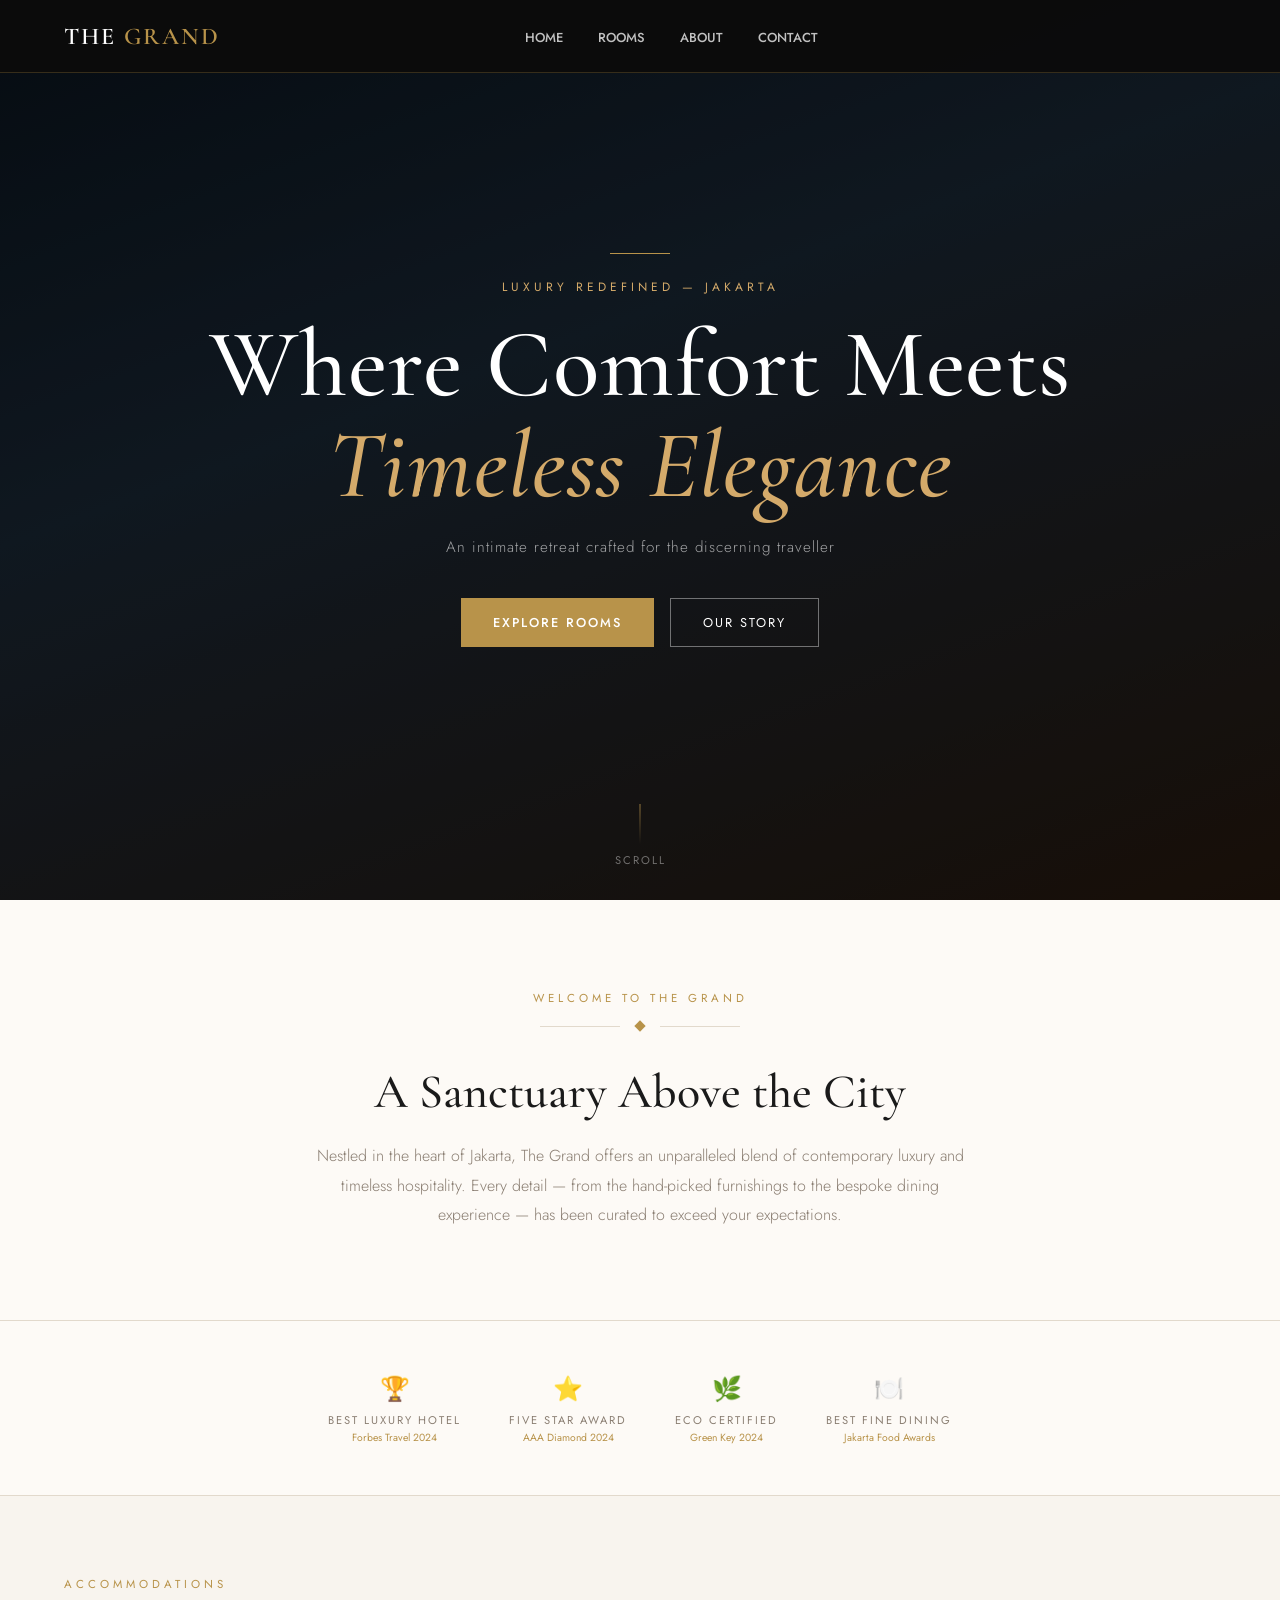
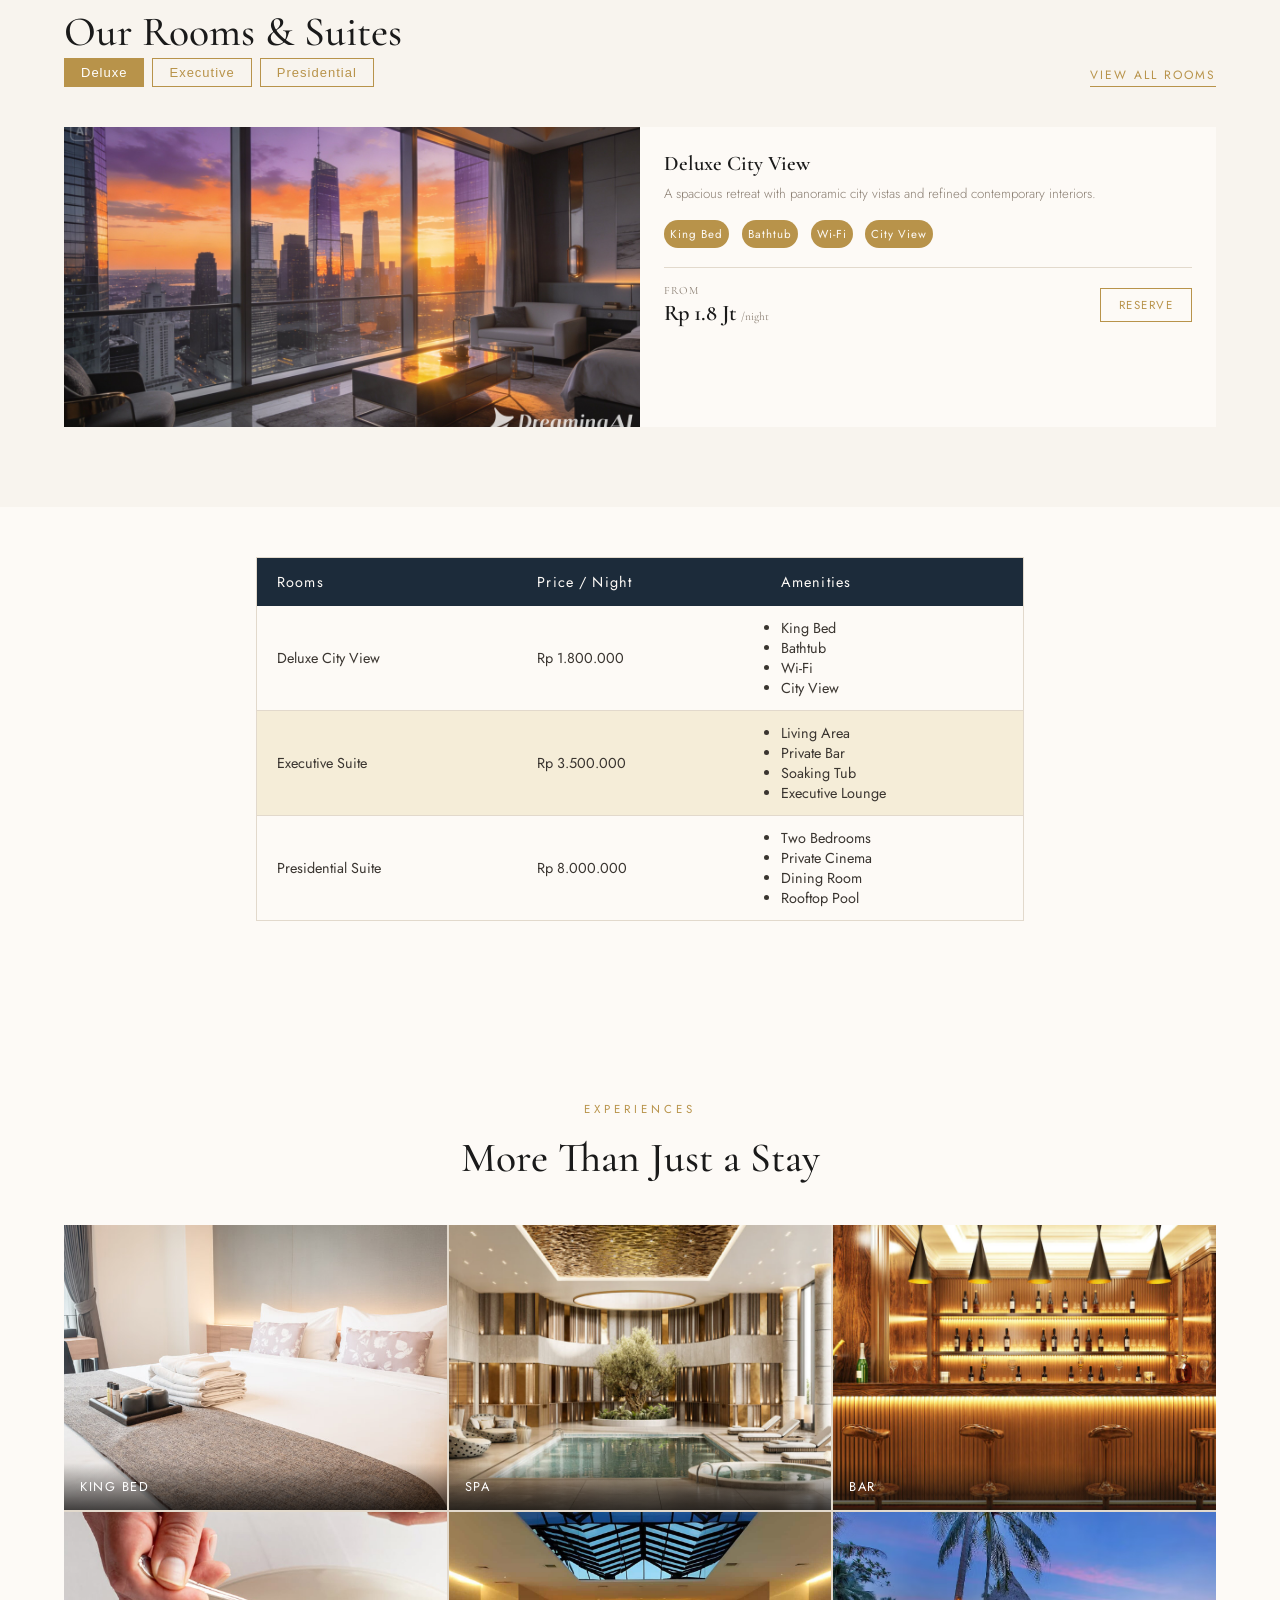
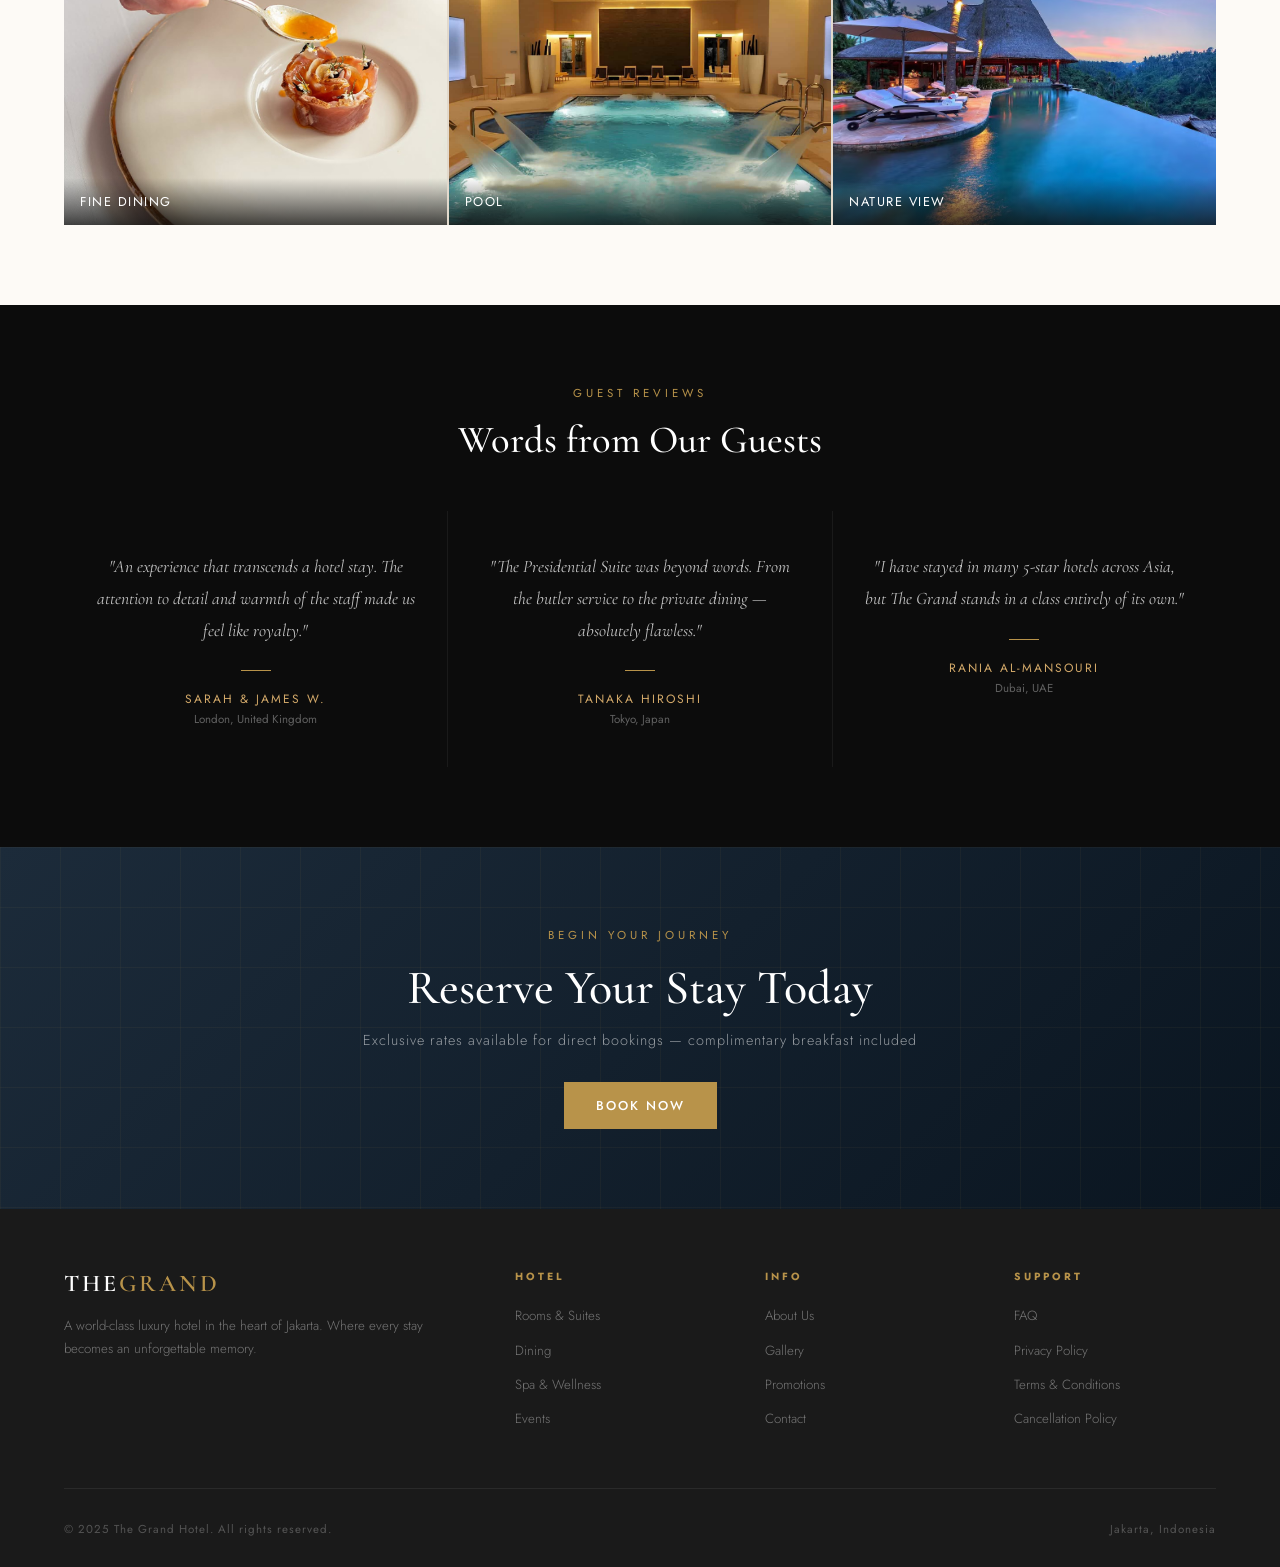
==== commit 146a48d5: "L22 - New Way minor revise, booking-inner and text align left for th" ====
--- a/index.html
+++ b/index.html
@@ -63,46 +63,6 @@
         </div>
       </section>
 
-      <div class="booking-bar">
-        <div class="booking-inner">
-          <div class="book-field">
-            <div class="book-label" id="b-check-in">Check-in</div>
-            <input
-              class="book-input"
-              type="date"
-              placeholder="dd / mm / yyyy"
-            />
-          </div>
-          <div class="book-field">
-            <div class="book-label" id="b-check-out">Check-out</div>
-            <input
-              class="book-input"
-              type="date"
-              placeholder="dd / mm / yyyy"
-            />
-          </div>
-          <div class="book-field">
-            <div class="book-label" id="b-guests">Guests</div>
-            <select class="book-input">
-              <option>1 Guest</option>
-              <option>2 Guests</option>
-              <option>3 Guests</option>
-              <option>4 Guests</option>
-            </select>
-          </div>
-          <div class="book-field">
-            <div class="book-label" id="b-room">Room Type</div>
-            <select class="book-input">
-              <option id="b-all">All Rooms</option>
-              <option>Deluxe</option>
-              <option>Suite</option>
-              <option>Presidential</option>
-            </select>
-          </div>
-          <button class="book-btn" id="b-btn">Check Availability</button>
-        </div>
-      </div>
-
       <div class="intro">
         <div class="section-eyebrow" id="intro-tag">Welcome to The Grand</div>
         <div class="divider">
--- a/style.css
+++ b/style.css
@@ -494,7 +494,7 @@
 /* ============== Start of Table New Way ================= */
 .room-table {
   width: 60%;
-  margin: 0 auto;
+  margin: 50px auto;
   margin-bottom: 100px;
   border-collapse: collapse;
   font-size: 0.9rem;
@@ -508,6 +508,7 @@
   padding: 14px 20px;
   font-weight: normal;
   letter-spacing: 0.08em;
+  text-align: left;
 }
 
 .room-table td {
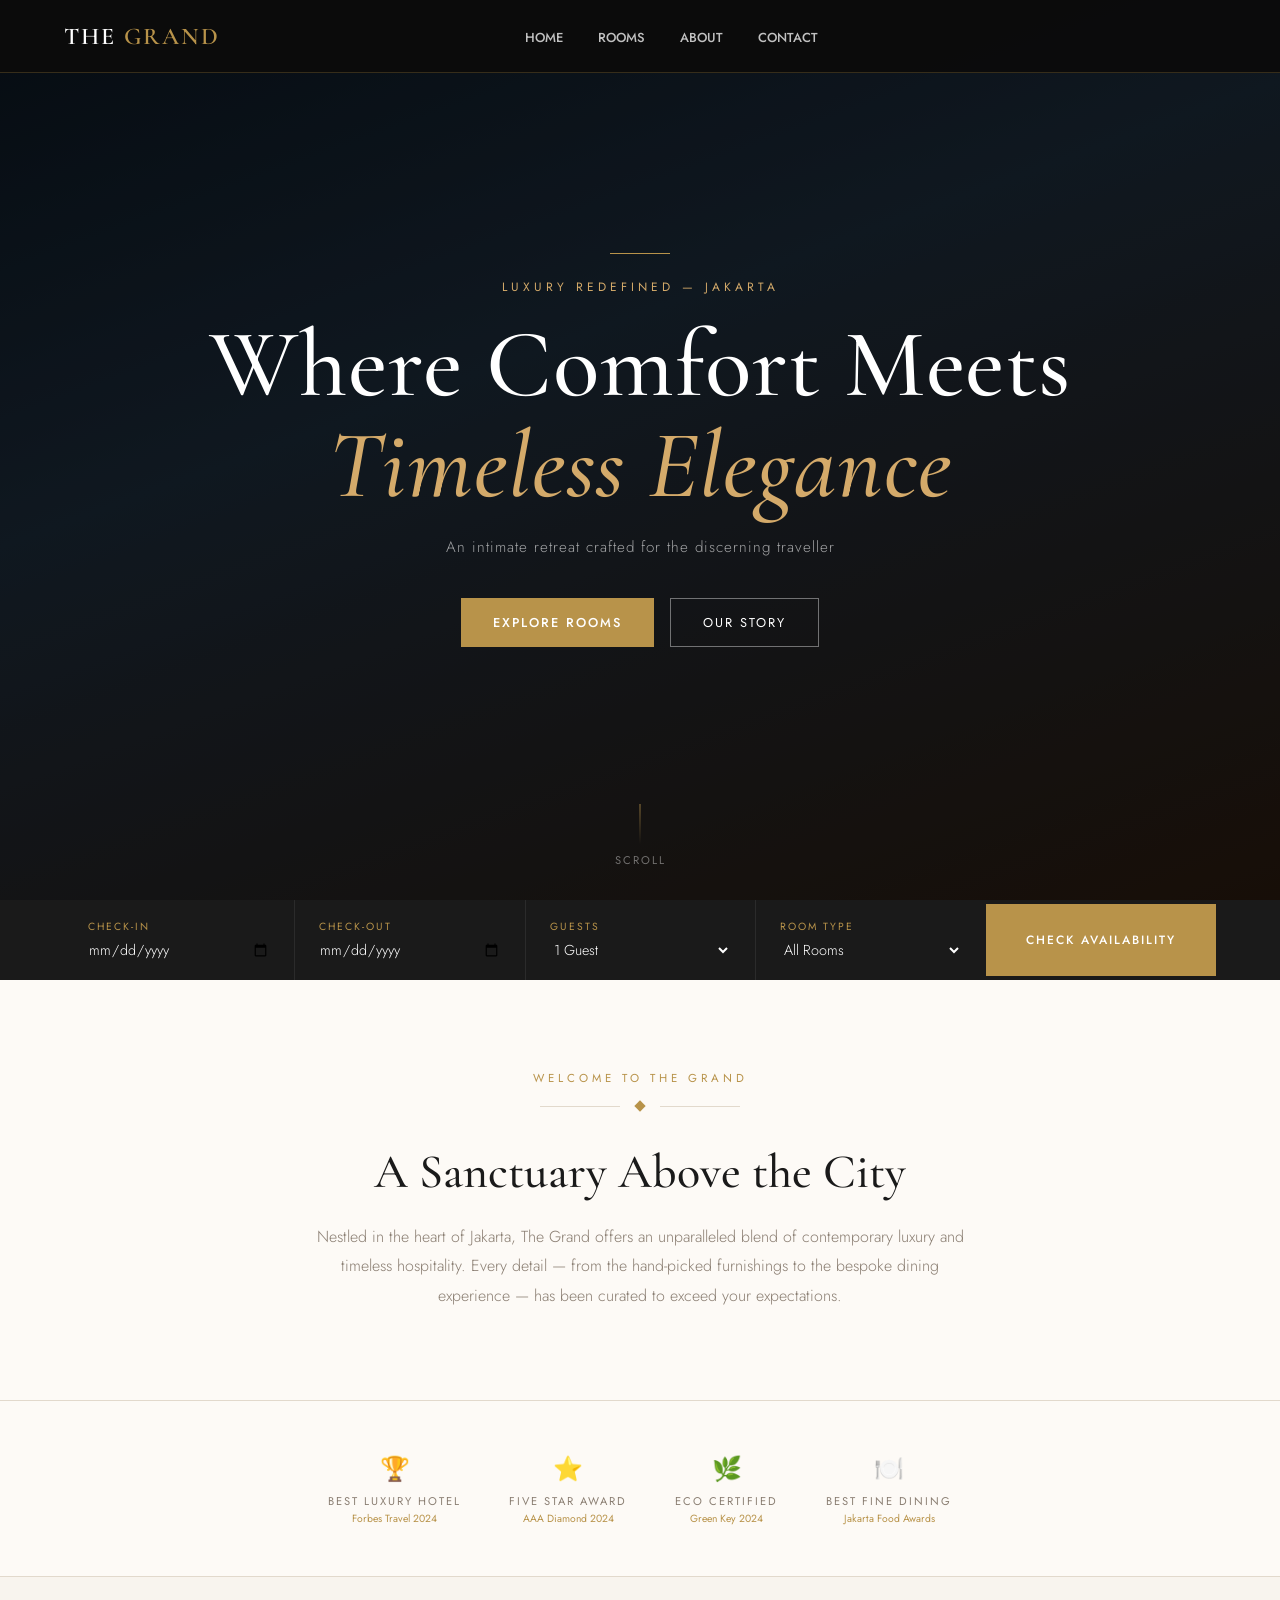
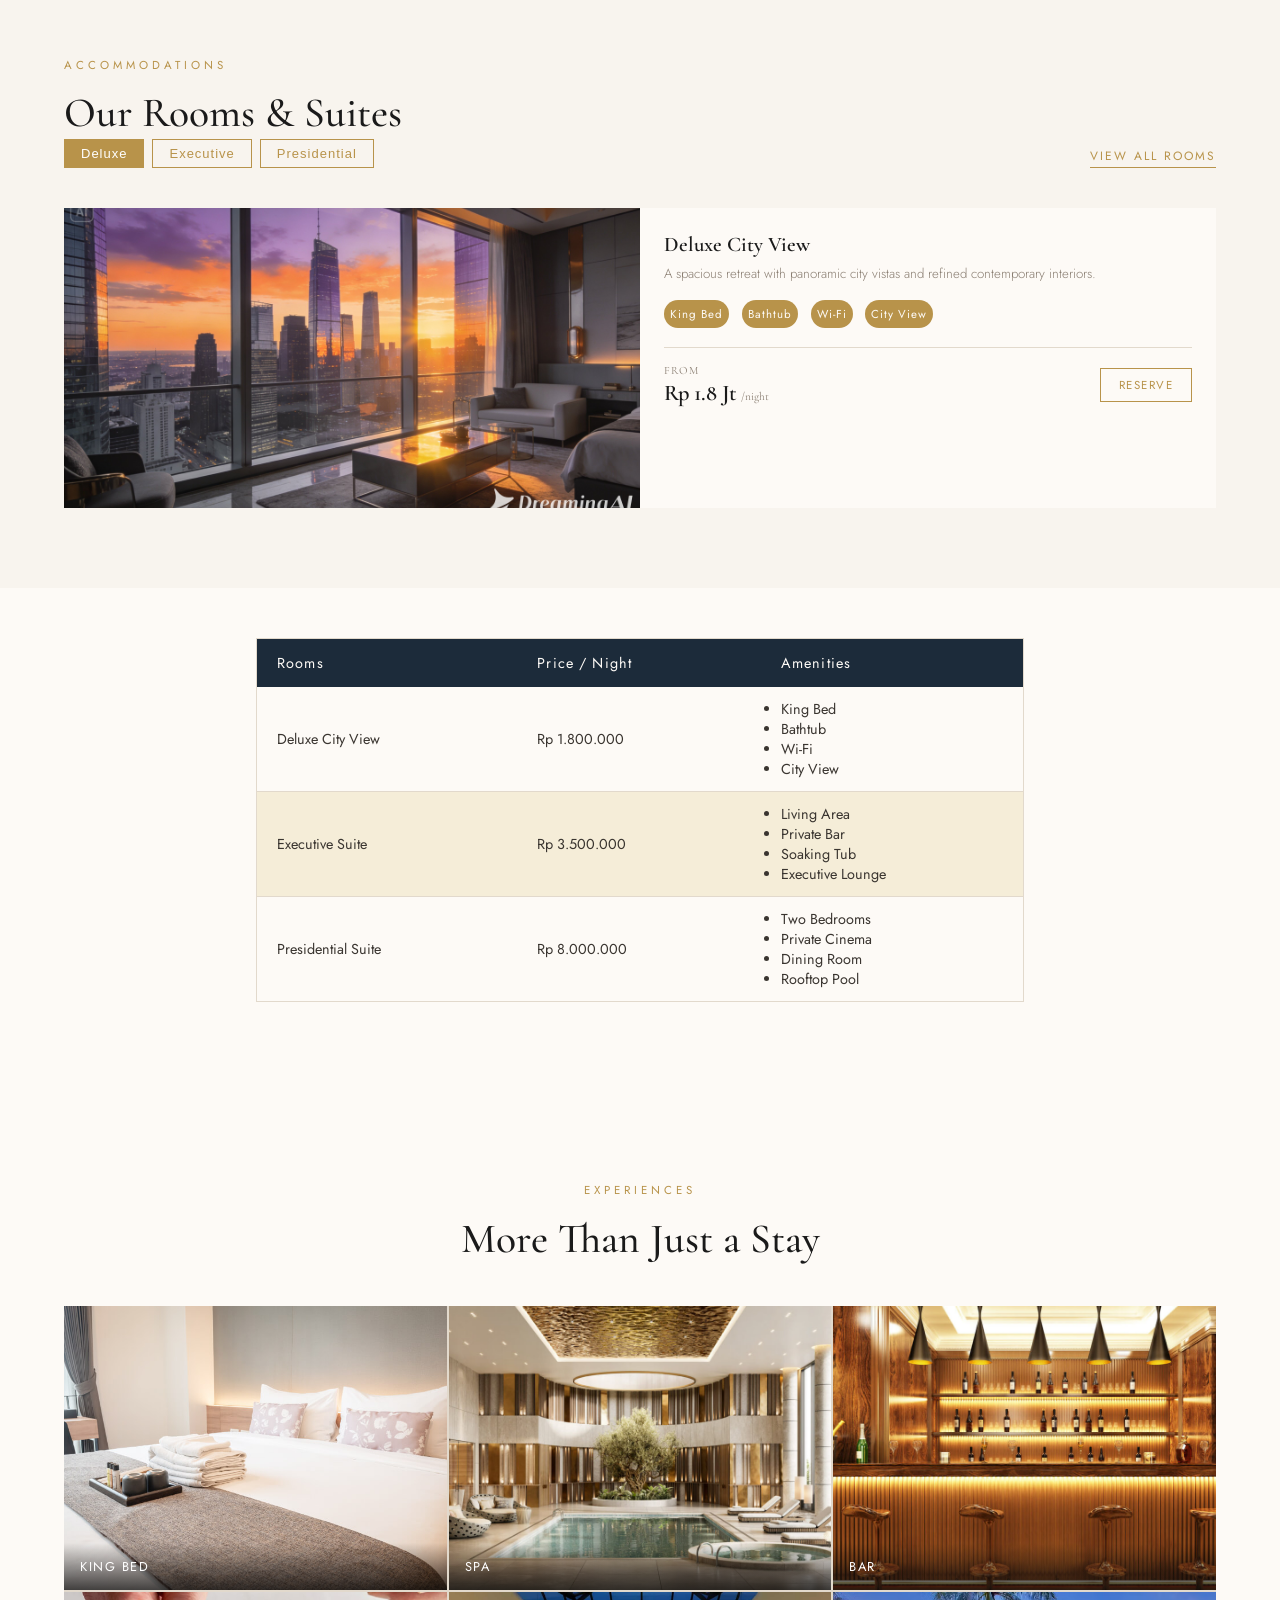
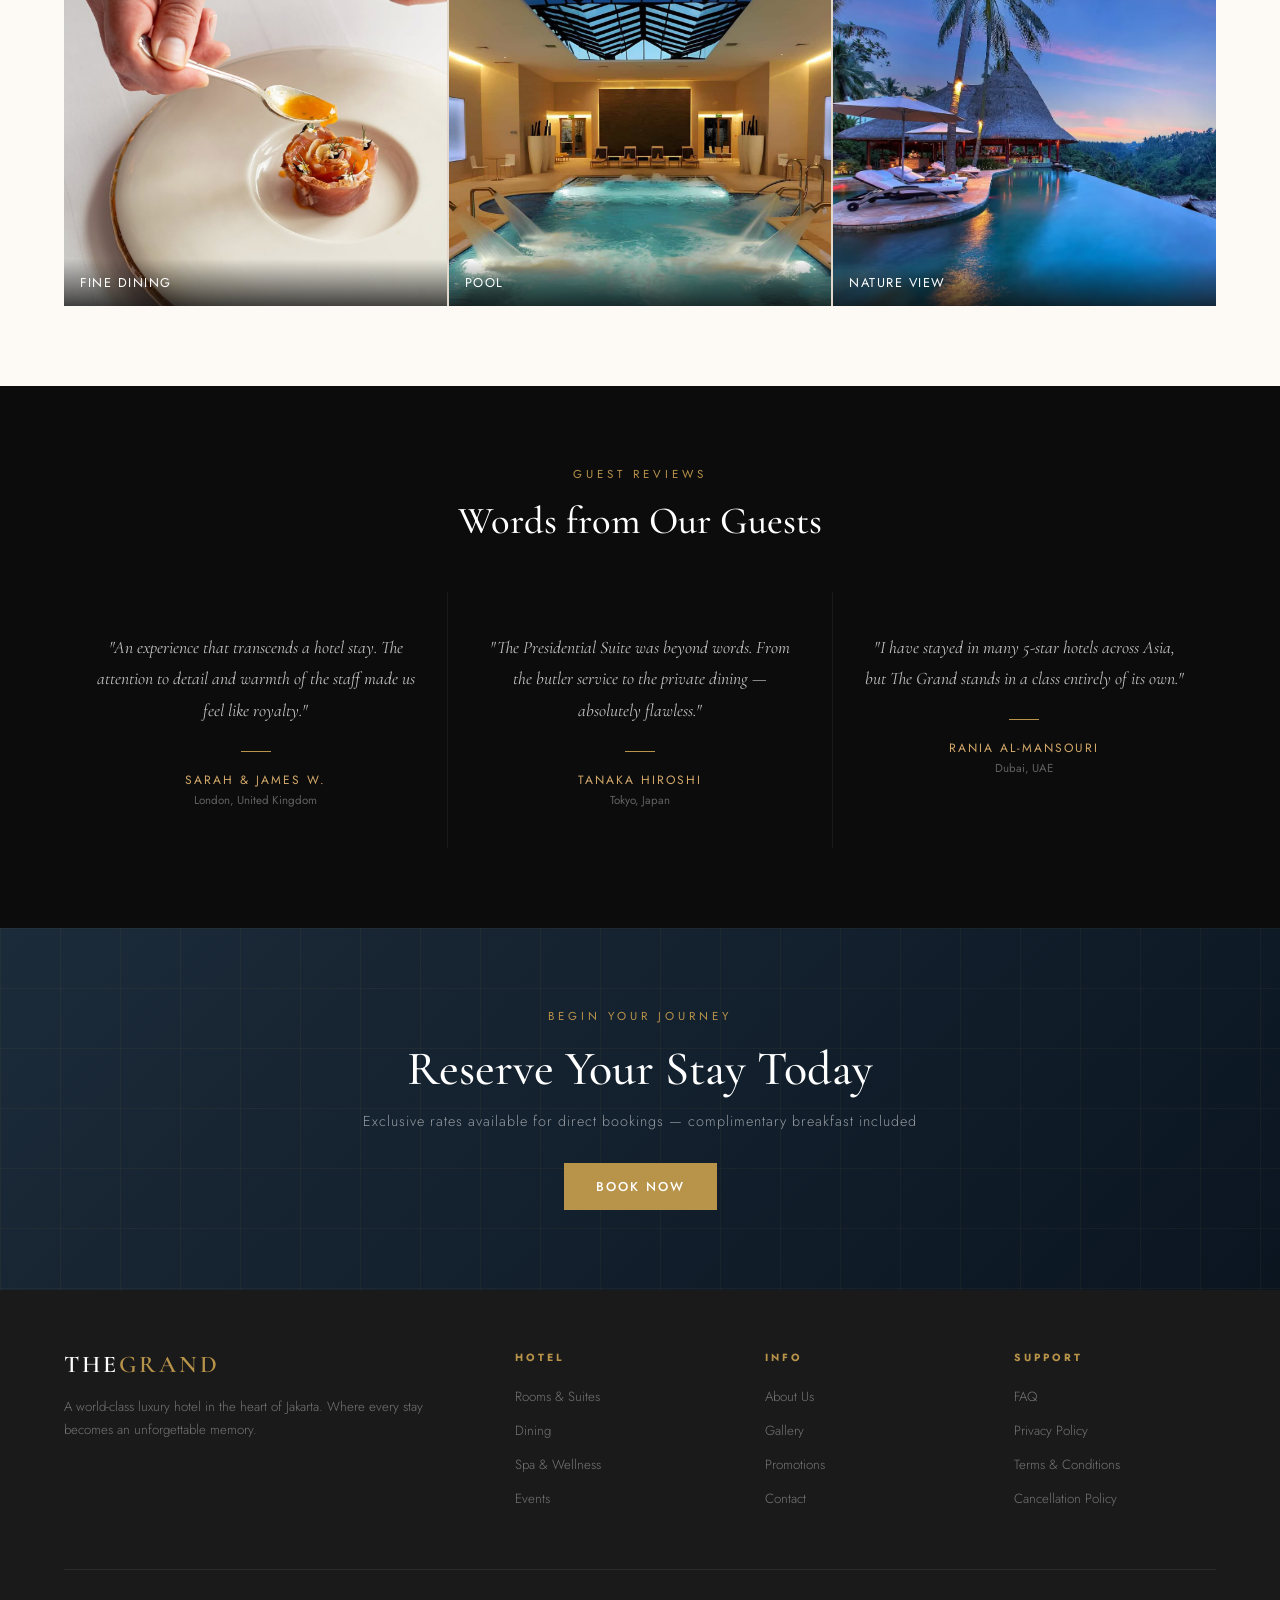
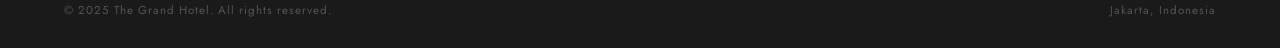
==== commit 4b3be258: "L22 - Final Static Code" ====
--- a/index.html
+++ b/index.html
@@ -63,6 +63,46 @@
         </div>
       </section>
 
+      <div class="booking-bar">
+        <div class="booking-inner">
+          <div class="book-field">
+            <div class="book-label" id="b-check-in">Check-in</div>
+            <input
+              class="book-input"
+              type="date"
+              placeholder="dd / mm / yyyy"
+            />
+          </div>
+          <div class="book-field">
+            <div class="book-label" id="b-check-out">Check-out</div>
+            <input
+              class="book-input"
+              type="date"
+              placeholder="dd / mm / yyyy"
+            />
+          </div>
+          <div class="book-field">
+            <div class="book-label" id="b-guests">Guests</div>
+            <select class="book-input">
+              <option>1 Guest</option>
+              <option>2 Guests</option>
+              <option>3 Guests</option>
+              <option>4 Guests</option>
+            </select>
+          </div>
+          <div class="book-field">
+            <div class="book-label" id="b-room">Room Type</div>
+            <select class="book-input">
+              <option id="b-all">All Rooms</option>
+              <option>Deluxe</option>
+              <option>Suite</option>
+              <option>Presidential</option>
+            </select>
+          </div>
+          <button class="book-btn" id="b-btn">Check Availability</button>
+        </div>
+      </div>
+
       <div class="intro">
         <div class="section-eyebrow" id="intro-tag">Welcome to The Grand</div>
         <div class="divider">
--- a/style.css
+++ b/style.css
@@ -507,8 +507,8 @@
   color: var(--white);
   padding: 14px 20px;
   font-weight: normal;
+  text-align: left;
   letter-spacing: 0.08em;
-  text-align: left;
 }
 
 .room-table td {
